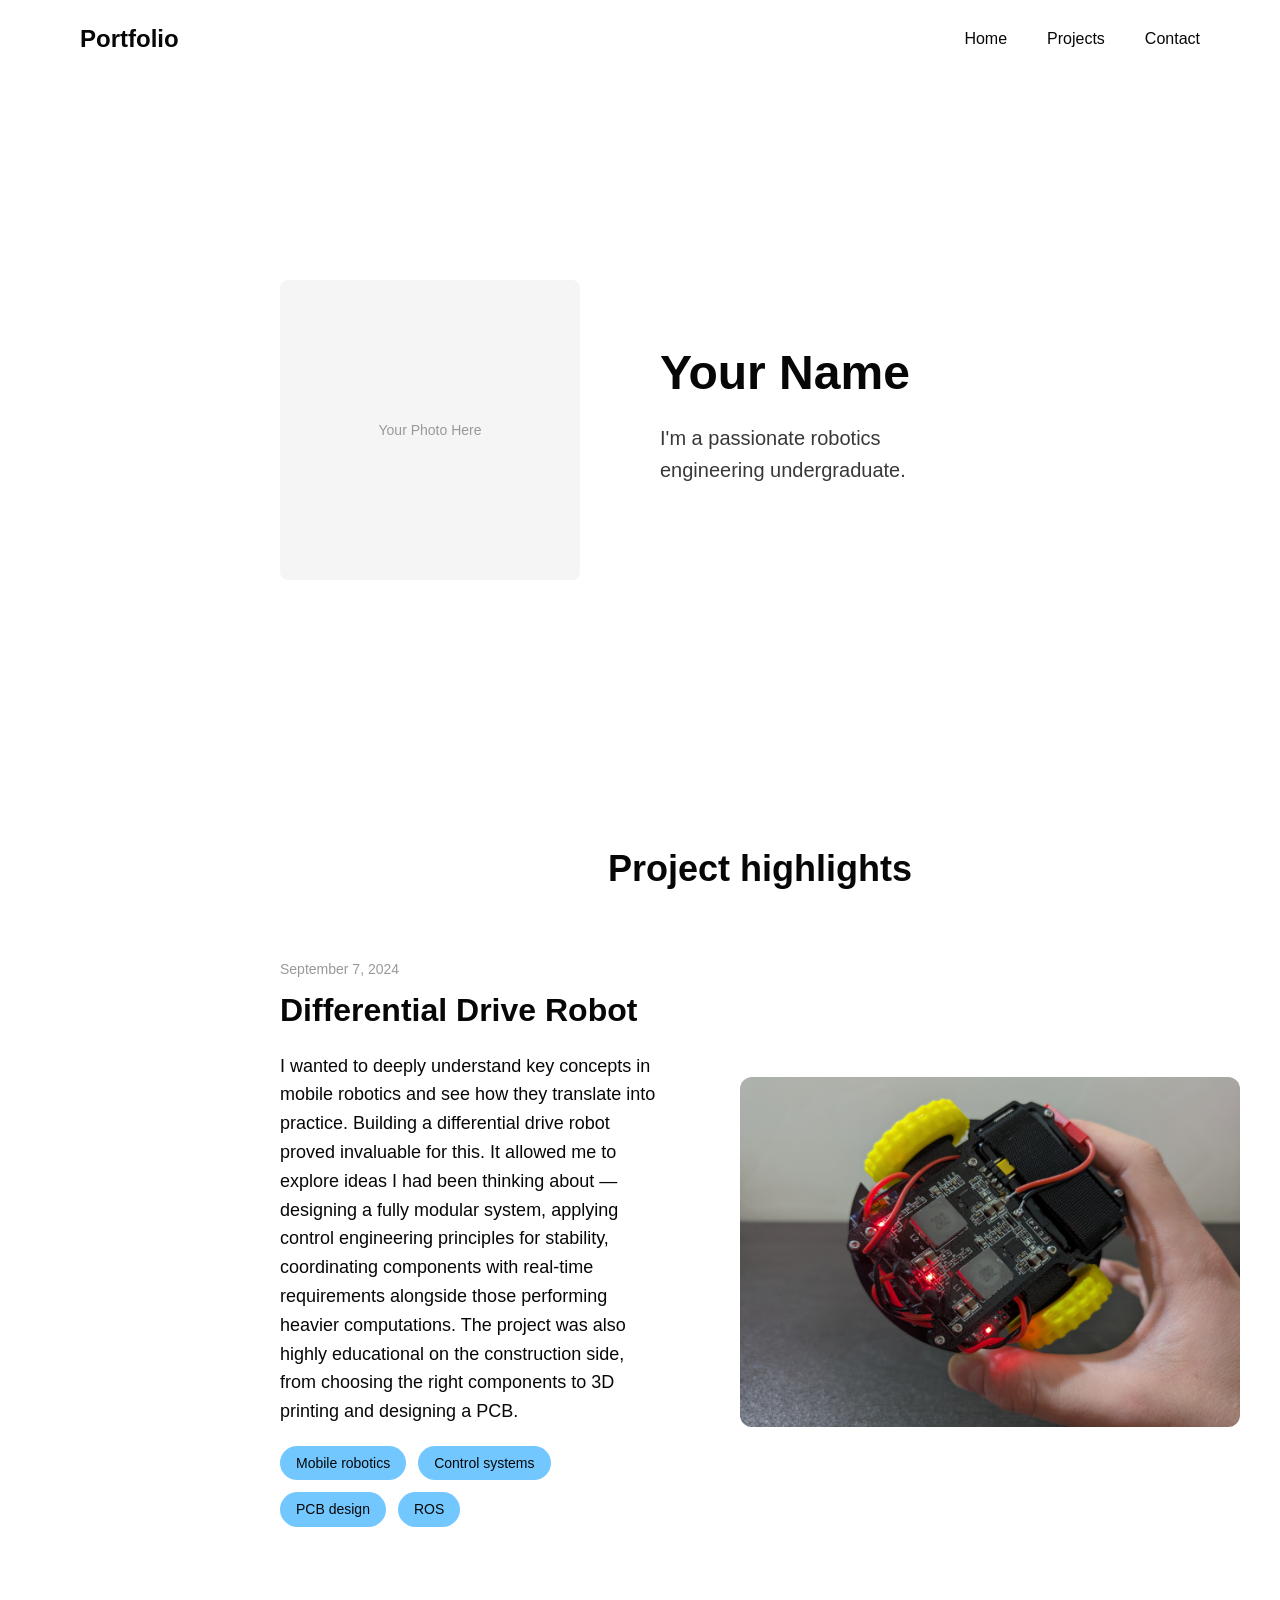
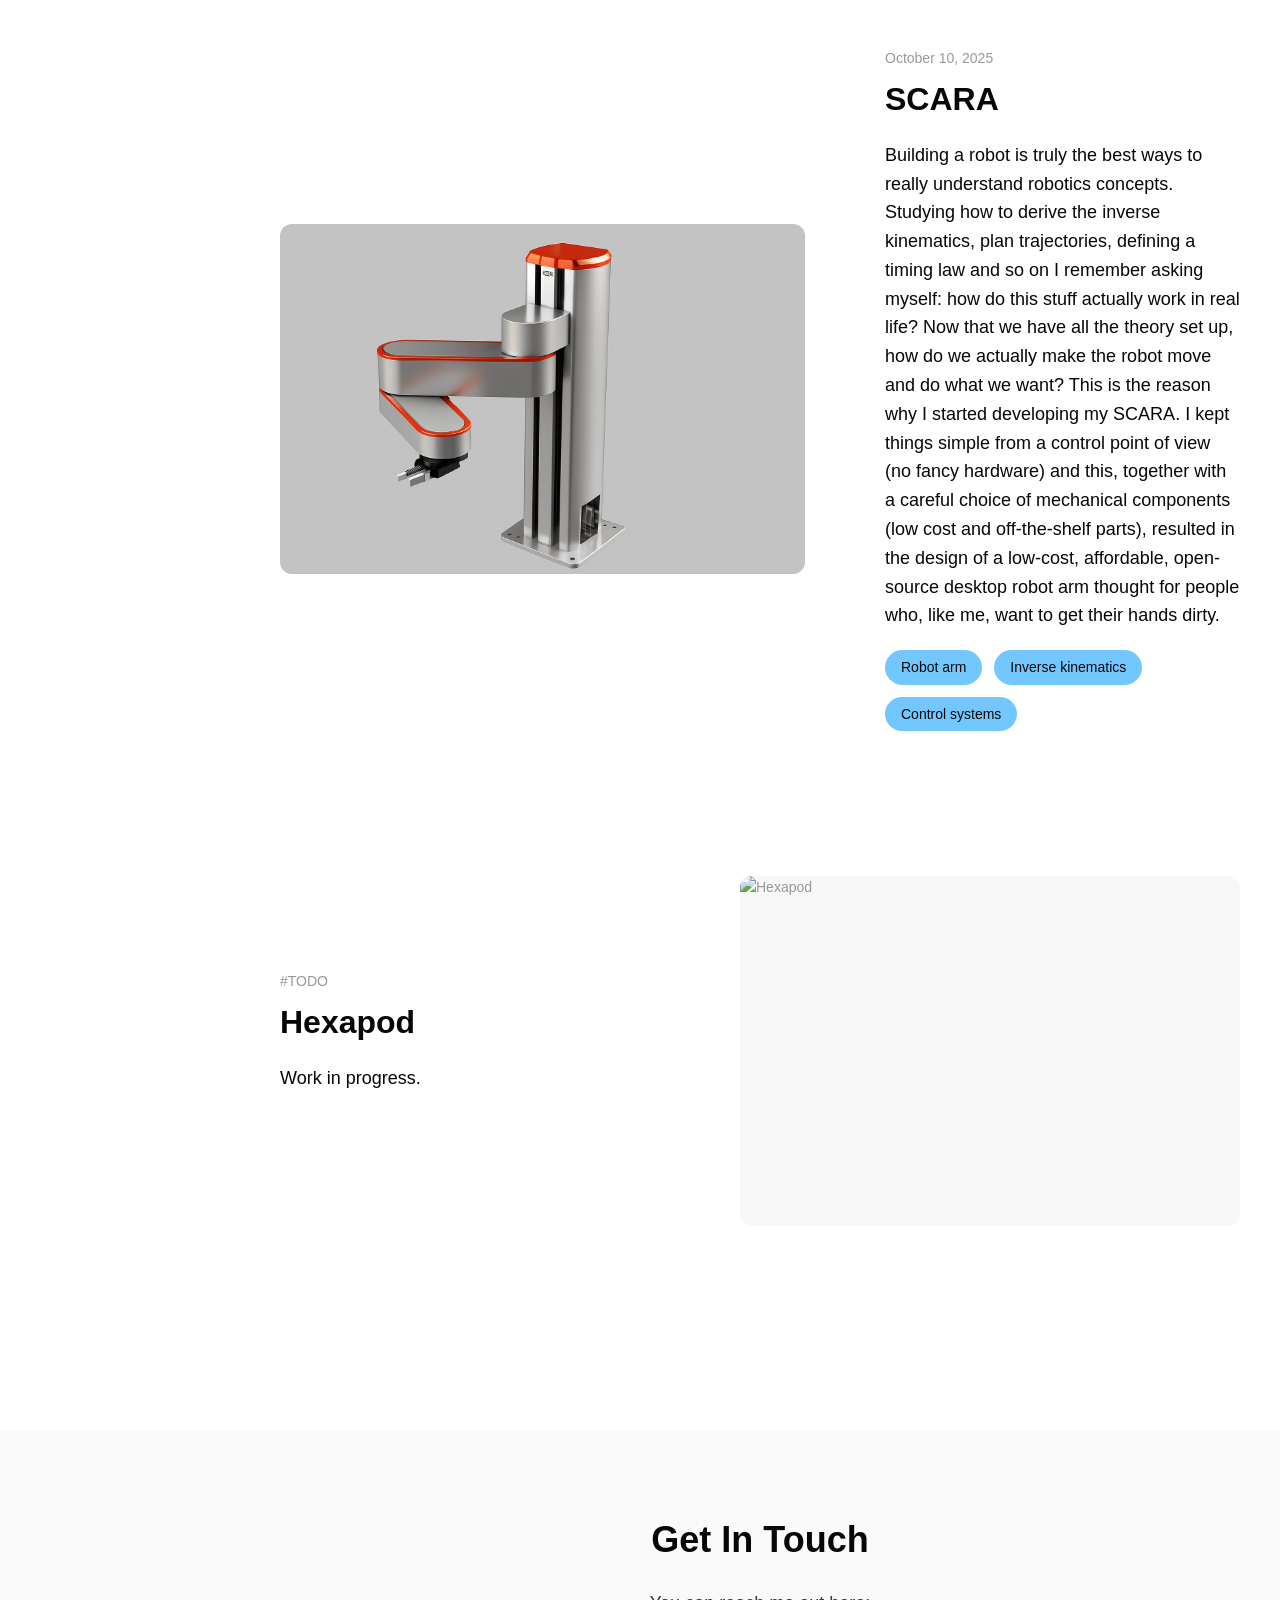
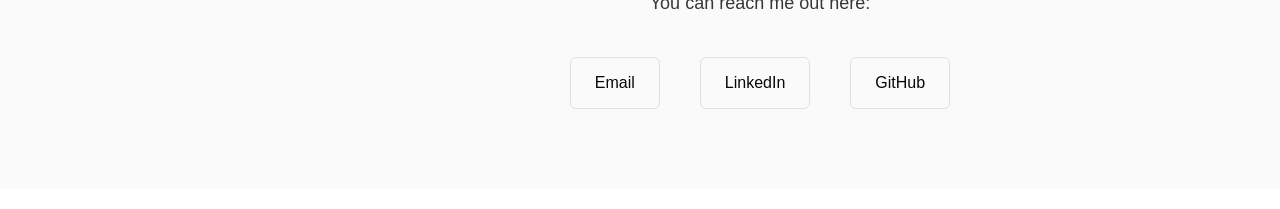
==== index.html @ 4adc3e87 "Updated differential drive project" ====
<!DOCTYPE html>
<html lang="en">

<head>
    <meta charset="UTF-8">
    <meta name="viewport" content="width=device-width, initial-scale=1.0">
    <title>My Portfolio</title>
    <link rel="stylesheet" href="assets/css/style.css">
</head>

<body>

    <!-- Navigation -->
    <nav>
        <div class="nav-container">
            <a href="#" class="logo">Portfolio</a>
            <ul class="nav-links">
                <li><a href="index.html" class="active">Home</a></li>
                <li><a href="projects.html">Projects</a></li>
                <li><a href="contact.html">Contact</a></li>
            </ul>
        </div>
    </nav>

    <!-- Main Content -->
    <main>
        <!-- Hero Section -->
        <section class="hero">
            <div class="container">
                <div class="hero">
                    <div class="hero-image">
                        Your Photo Here
                    </div>
                    <div class="hero-content">
                        <h1>Your Name</h1>
                        <p>I'm a passionate robotics engineering undergraduate.</p>
                        <!-- <p class="subtitle">Building the future, one precise movement at a time.</p> -->
                    </div>
                </div>
            </div>
        </section>

        <!-- Projects Section -->
        <section id="projects" class="projects">
            <div class="container">
                <h2 class="section-title">Project highlights</h2>

                <!-- Project 1 -->
                <a href="projects/differential_drive/index.html" class="project-card">
                    <img src="projects/differential_drive/images/preview.jpg" alt="Differential drive robot"
                        class="project-image">
                    <div class="project-content">
                        <div class="project-date">September 7, 2024</div>
                        <h3 class="project-title">Differential Drive Robot</h3>
                        <p class="project-description">
                            I wanted to deeply understand key concepts in mobile robotics and see how they translate
                            into practice. Building a differential drive robot proved invaluable for this. It allowed me
                            to explore ideas I had been thinking about — designing a fully modular system, applying control
                            engineering principles for stability, coordinating components with real-time requirements
                            alongside those performing heavier computations. The project was also highly educational on the
                            construction side, from choosing the right components to 3D printing and designing a PCB.
                        </p>
                        <div class="project-tags">
                            <span class="tag">Mobile robotics</span>
                            <span class="tag">Control systems</span>
                            <span class="tag">PCB design</span>
                            <span class="tag">ROS</span>
                        </div>
                        <!-- <div class="read-time">13 min read</div> -->
                    </div>
                </a>

                <!-- Project 2 -->
                <a class="project-card">
                    <img src="projects/scara/images/preview.jpg" alt="SCARA" class="project-image">
                    <div class="project-content">
                        <div class="project-date">October 10, 2025</div>
                        <h3 class="project-title">SCARA</h3>
                        <p class="project-description">
                            Building a robot is truly the best ways to really understand robotics concepts. Studying how to
                            derive the inverse kinematics, plan trajectories, defining a timing law and so on I remember
                            asking myself: how do this stuff actually work in real life? Now that we have all the theory
                            set up, how do we actually make the robot move and do what we want? This is the reason why I
                            started developing my SCARA. I kept things simple from a control point of view (no fancy
                            hardware) and this, together with a careful choice of mechanical components (low cost and
                            off-the-shelf parts), resulted in the design of a low-cost, affordable, open-source desktop
                            robot arm thought for people who, like me, want to get their hands dirty.
                        </p>
                        <div class="project-tags">
                            <span class="tag">Robot arm</span>
                            <span class="tag">Inverse kinematics</span>
                            <span class="tag">Control systems</span>
                        </div>
                        <!-- <div class="read-time">12 min read</div> -->
                    </div>
                </a>

                <!-- Project 3 -->
                <a class="project-card">
                    <img src="projects/hexapod/images/preview.jpg" alt="Hexapod" class="project-image">
                    <div class="project-content">
                        <div class="project-date">#TODO</div>
                        <h3 class="project-title">Hexapod</h3>
                        <p class="project-description">Work in progress.</p>
                        <div class="project-tags">

                        </div>
                        <!-- <div class="read-time">13 min read</div> -->
                    </div>
                </a>

            </div>
        </section>

        <!-- Contact Section -->
        <section id="contact" class="contact">
            <div class="container">
                <h2>Get In Touch</h2>
                <p>You can reach me out here:</p>
                <div class="contact-info">
                    <a href="mailto:danielgigliotti99.dg@gmail.com" class="contact-item">Email</a>
                    <a href="https://linkedin.com/in/daniel-gigliotti-989197195" class="contact-item">LinkedIn</a>
                    <a href="https://github.com/ggldnl" class="contact-item">GitHub</a>
                </div>
            </div>
        </section>
    </main>
    <script src="assets/js/scripts.js"></script>
</body>

</html>
---- assets/css/style.css ----
/* Reset and Base Styles */
* {
    margin: 0;
    padding: 0;
    box-sizing: border-box;
}

body {
    font-family: -apple-system, BlinkMacSystemFont, 'Segoe UI', 'Roboto', 'Helvetica Neue', Arial, sans-serif;
    line-height: 1.6;
    color: #070707;
    background-color: #ffffff;
}

/* Start hidden */
body * {
    opacity: 0;
    transform: translateY(10px);
    transition: opacity 0.5s ease, transform 0.5s ease;
}

/* When shown */
body.loaded * {
    opacity: 1;
    transform: translateY(0);
}

/* Navigation */
nav {
    position: fixed;
    top: 0;
    left: 0;
    right: 0;
    background-color: rgba(255, 255, 255, 0.95);
    backdrop-filter: blur(10px);
    padding: 20px 0;
    z-index: 1000;
}

.nav-container {
    max-width: 1200px;
    margin: 0 auto;
    padding: 0 40px;
    display: flex;
    justify-content: space-between;
    align-items: center;
}

.logo {
    font-size: 24px;
    font-weight: 600;
    color: #070707;
    text-decoration: none;
}

.nav-links {
    display: flex;
    list-style: none;
    gap: 40px;
}

.nav-links a {
    color: #070707;
    text-decoration: none;
    font-weight: 400;
    font-size: 16px;
    transition: opacity 0.3s ease;
}

.nav-links a:hover {
    opacity: 0.6;
}

/* Main Content */
main {
    margin-top: 100px;
}

.container {
    max-width: 1200px;
    margin: 0 auto;
    padding: 0 40px;
    margin-left: 240px;
    /* equal to .toc width + padding */
}

/* Container override for article pages */
.article-page .container {
    max-width: 800px;
}

/* Hero Section */
.hero {
    padding: 80px 0;
    display: flex;
    align-items: center;
    gap: 80px;
    min-height: 500px;
}

.hero-image {
    flex: 0 0 300px;
    height: 300px;
    background-color: #f5f5f5;
    border-radius: 8px;
    display: flex;
    align-items: center;
    justify-content: center;
    font-size: 14px;
    color: #999;
}

.hero-content {
    flex: 1;
}

.hero h1 {
    font-size: 48px;
    font-weight: 700;
    margin-bottom: 20px;
    line-height: 1.2;
}

.hero p {
    font-size: 20px;
    line-height: 1.6;
    opacity: 0.8;
    margin-bottom: 30px;
}

.hero .subtitle {
    font-size: 16px;
    opacity: 0.6;
}

/* Projects Section */
.projects {
    padding: 80px 0;
}

.section-title {
    font-size: 36px;
    font-weight: 600;
    margin-bottom: 60px;
    text-align: center;
}

.project-card {
    display: flex;
    align-items: center;
    gap: 80px;
    margin-bottom: 100px;
    min-height: 400px;
    text-decoration: none;
    color: inherit;
    transition: opacity 0.3s ease;
}

.project-card:nth-child(even) {
    flex-direction: row-reverse;
}

.project-image {
    flex: 0 0 500px;
    height: 350px;
    background-color: #f8f8f8;
    border-radius: 12px;
    display: flex;
    align-items: center;
    justify-content: center;
    font-size: 14px;
    color: #999;
}

.project-content {
    flex: 1;
}

.project-date {
    font-size: 14px;
    color: #999;
    margin-bottom: 10px;
}

.project-title {
    font-size: 32px;
    font-weight: 600;
    margin-bottom: 20px;
    line-height: 1.3;
}

.project-description {
    font-size: 18px;
    line-height: 1.6;
    margin-bottom: 20px;
    opacity: 0.8;
}

.project-tags {
    display: flex;
    flex-wrap: wrap;
    gap: 12px;
    margin-bottom: 20px;
}

.tag {
    /*
    background-color: #f0f0f0;
    */
    background-color: #72c7ff;
    color: #070707;
    padding: 6px 16px;
    border-radius: 20px;
    font-size: 14px;
    font-weight: 500;
}

.read-time {
    font-size: 14px;
    color: #999;
}

/* Page Header */
.page-header {
    text-align: center;
    margin-bottom: 80px;
}

.page-title {
    font-size: 48px;
    font-weight: 700;
    margin-bottom: 20px;
}

.page-description {
    font-size: 20px;
    opacity: 0.8;
    max-width: 600px;
    margin: 0 auto;
}

/* Two images side by side */
.media-row {
    display: flex;
    justify-content: center;  /* centers the pair */
    gap: 10px;                /* space between the two */
    flex-wrap: wrap;          /* stack on small screens */
    align-items: flex-start;  /* align top edges */
}

.media-row .media-container {
    flex: 0 0 auto;           /* no forced stretching */
    text-align: center;
}

/* Images: same height, natural width */
.media-row .article-image {
    height: 300px;            /* uniform height */
    width: auto;              /* width follows aspect ratio */
    max-width: 100%;
    border-radius: 8px;
    box-shadow: 0 4px 20px rgba(0, 0, 0, 0.1);
}

/* Project Header (for individual project pages) */
.project-header {
    padding: 60px 0 40px 0;
    text-align: center;
    border-bottom: 1px solid #e0e0e0;
    margin-bottom: 60px;
}

.project-header .project-date {
    margin-bottom: 20px;
}

.project-header .project-title {
    font-size: 48px;
    font-weight: 700;
    margin-bottom: 20px;
    line-height: 1.2;
}

.project-subtitle {
    font-size: 20px;
    opacity: 0.8;
    margin-bottom: 30px;
    line-height: 1.5;
}

.project-header .project-tags {
    justify-content: center;
    margin-bottom: 20px;
}

.project-header .tag {
    padding: 8px 16px;
}

/* Article Content */
.article-content {
    padding-bottom: 80px;
}

.article-content h2 {
    font-size: 32px;
    font-weight: 600;
    margin: 60px 0 20px 0;
    line-height: 1.3;
}

.article-content h3 {
    font-size: 24px;
    font-weight: 600;
    margin: 40px 0 16px 0;
    line-height: 1.4;
}

.article-content p {
    font-size: 18px;
    line-height: 1.7;
    margin-bottom: 24px;
    color: #070707;
}

.article-content ul,
.article-content ol {
    margin-bottom: 24px;
    padding-left: 24px;
}

.article-content li {
    font-size: 18px;
    line-height: 1.7;
    margin-bottom: 8px;
}

.article-content blockquote {
    border-left: 4px solid #e0e0e0;
    margin: 30px 0;
    padding: 20px 30px;
    background-color: #fafafa;
    font-style: italic;
    font-size: 18px;
}

/* Media Elements */
.media-container {
    margin: 40px 0;
    text-align: center;
}

.article-image {
    max-width: 60%;
    height: auto;
    border-radius: 8px;
    box-shadow: 0 4px 20px rgba(0, 0, 0, 0.1);
}

.image-caption {
    font-size: 14px;
    color: #666;
    margin-top: 12px;
    font-style: italic;
}

/* YouTube Video Container */
.video-container {
    position: relative;
    width: 100%;
    max-width: 800px;
    margin: 40px auto;
    aspect-ratio: 16 / 9;
    border-radius: 8px;
    overflow: hidden;
    box-shadow: 0 4px 20px rgba(0, 0, 0, 0.1);
}

.video-container iframe {
    position: absolute;
    top: 0;
    left: 0;
    width: 100%;
    height: 100%;
    border: none;
}

/* Back Navigation */
.back-nav {
    padding: 40px 0 20px 0;
}

.back-link {
    color: #070707;
    text-decoration: none;
    font-size: 16px;
    font-weight: 500;
    display: inline-flex;
    align-items: center;
    gap: 8px;
    transition: opacity 0.3s ease;
}

.back-link:hover {
    opacity: 0.6;
}

.back-link::before {
    content: "←";
    font-size: 18px;
}

/* Contact Section */
.contact {
    padding: 80px 0;
    text-align: center;
    background-color: #fafafa;
}

.contact h2 {
    font-size: 36px;
    font-weight: 600;
    margin-bottom: 20px;
}

.contact p {
    font-size: 18px;
    opacity: 0.8;
    margin-bottom: 40px;
}

.contact-info {
    display: flex;
    justify-content: center;
    gap: 40px;
    flex-wrap: wrap;
}

.contact-item {
    font-size: 16px;
    color: #070707;
    text-decoration: none;
    padding: 12px 24px;
    border: 1px solid #e0e0e0;
    border-radius: 6px;
    transition: all 0.3s ease;
}

.contact-item:hover {
    background-color: #070707;
    color: #ffffff;
}

/* Responsive Design */
@media (max-width: 768px) {
    .nav-container {
        padding: 0 20px;
    }

    .container {
        padding: 0 20px;
    }

    .nav-links {
        gap: 20px;
    }

    /* Hero Section Mobile */
    .hero {
        flex-direction: column;
        text-align: center;
        gap: 40px;
        padding: 40px 0;
    }

    .hero-image {
        flex: none;
        width: 250px;
        height: 250px;
    }

    .hero h1 {
        font-size: 36px;
    }

    .hero p {
        font-size: 18px;
    }

    /* Projects Mobile */
    .project-card {
        flex-direction: column !important;
        gap: 40px;
        margin-bottom: 60px;
    }

    .project-image {
        flex: none;
        width: 100%;
        max-width: 400px;
    }

    .project-title {
        font-size: 24px;
    }

    .project-description {
        font-size: 16px;
    }

    /* Page Headers Mobile */
    .page-title {
        font-size: 36px;
    }

    .page-description {
        font-size: 18px;
    }

    /* Project Header Mobile */
    .project-header .project-title {
        font-size: 36px;
    }

    .project-subtitle {
        font-size: 18px;
    }

    .project-tags {
        justify-content: center;
    }

    /* Article Content Mobile */
    .article-content h2 {
        font-size: 28px;
    }

    .article-content h3 {
        font-size: 22px;
    }

    .article-content p,
    .article-content li {
        font-size: 16px;
    }
}

/* Table of Contents styles */
.toc {
    position: fixed;
    top: 20%;
    /* below nav */
    left: 0;
    width: 20%;
    height: 100%;
    padding: 50px;
    /* 
    background-color: #f5f5f5;
    border-right: 1px solid #ddd;
    */
    overflow-y: auto;
}

.toc h3 {
    margin-top: 0;
}

.toc ul {
    list-style: none;
    padding-left: 0;
}

.toc li {
    margin-bottom: 10px;
}

.toc a {
    text-decoration: none;
    color: #333;
}

.toc a:hover {
    text-decoration: underline;
}

.toc a.active {
    font-weight: bold;
    color: #000;
}

/* Link banner */
.link-banner {
    display: flex;
    align-items: center;
    justify-content: space-between;
    background: #fff;
    border: 1px solid #e0e0e0;
    border-radius: 12px;
    padding: 20px;
    text-decoration: none;
    color: inherit;
    box-shadow: 0 4px 12px rgba(0, 0, 0, 0.05);
    transition: transform 0.2s ease, box-shadow 0.2s ease;
    max-width: 700px;
    margin: 0 auto 30px;
    /* 30px is spacing below */
}

/*
.link-banner:hover {
    transform: translateY(-2px);
    box-shadow: 0 6px 20px rgba(0, 0, 0, 0.08);
}
*/

.banner-content {
    flex: 1;
    margin-right: 20px;
}

.banner-title {
    font-size: 18px;
    font-weight: 600;
    margin-bottom: 6px;
}

.banner-description {
    font-size: 14px;
    color: #555;
    margin-bottom: 10px;
}

.banner-meta {
    font-size: 13px;
    color: #888;
    display: flex;
    align-items: center;
    gap: 10px;
}

.banner-thumb {
    flex: 0 0 120px;
    height: 80px;
    border-radius: 8px;
    overflow: hidden;
    display: flex;
    align-items: center;
    justify-content: center;
    background: #f0f0f0;
}

.banner-thumb img {
    width: 100%;   /* or auto if you prefer */
    height: auto;
    border-radius: 8px;
    object-fit: cover;
}

/* Shared style for banners */
.article-note,
.article-warning {
    border-radius: 12px;
    padding: 16px 20px;
    margin: 24px 0;
    font-size: 16px;
    line-height: 1.6;
    display: flex;
    align-items: flex-start;
    gap: 10px;
}

/* Note banner */
.article-note {
    background-color: #72c7ff; /* same blue as .tag */
    color: #070707;
}

.article-note::before {
    content: "💡";
    font-size: 20px;
    flex-shrink: 0;
}

/* Warning banner */
.article-warning {
    background-color: #ffb3b3; /* pastel red */
    color: #070707;
}

.article-warning::before {
    content: "⚠️";
    font-size: 20px;
    flex-shrink: 0;
}
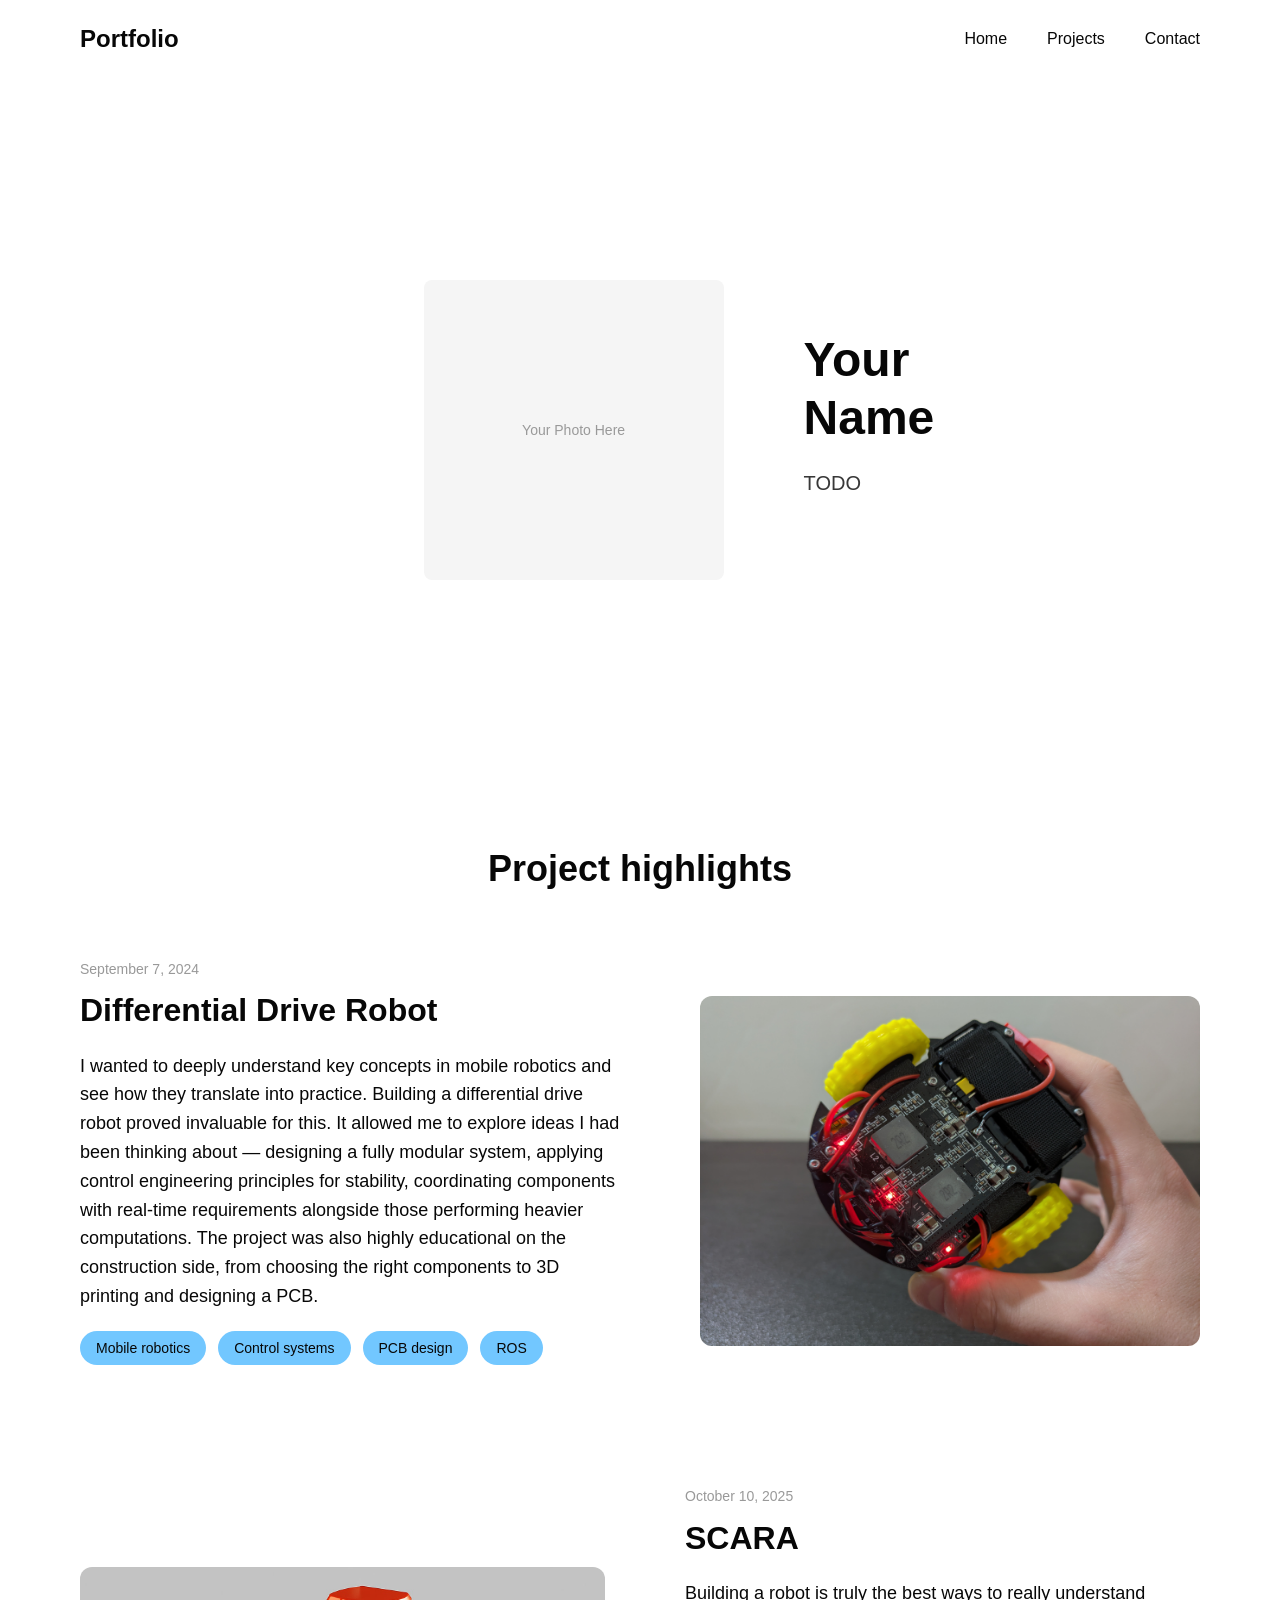
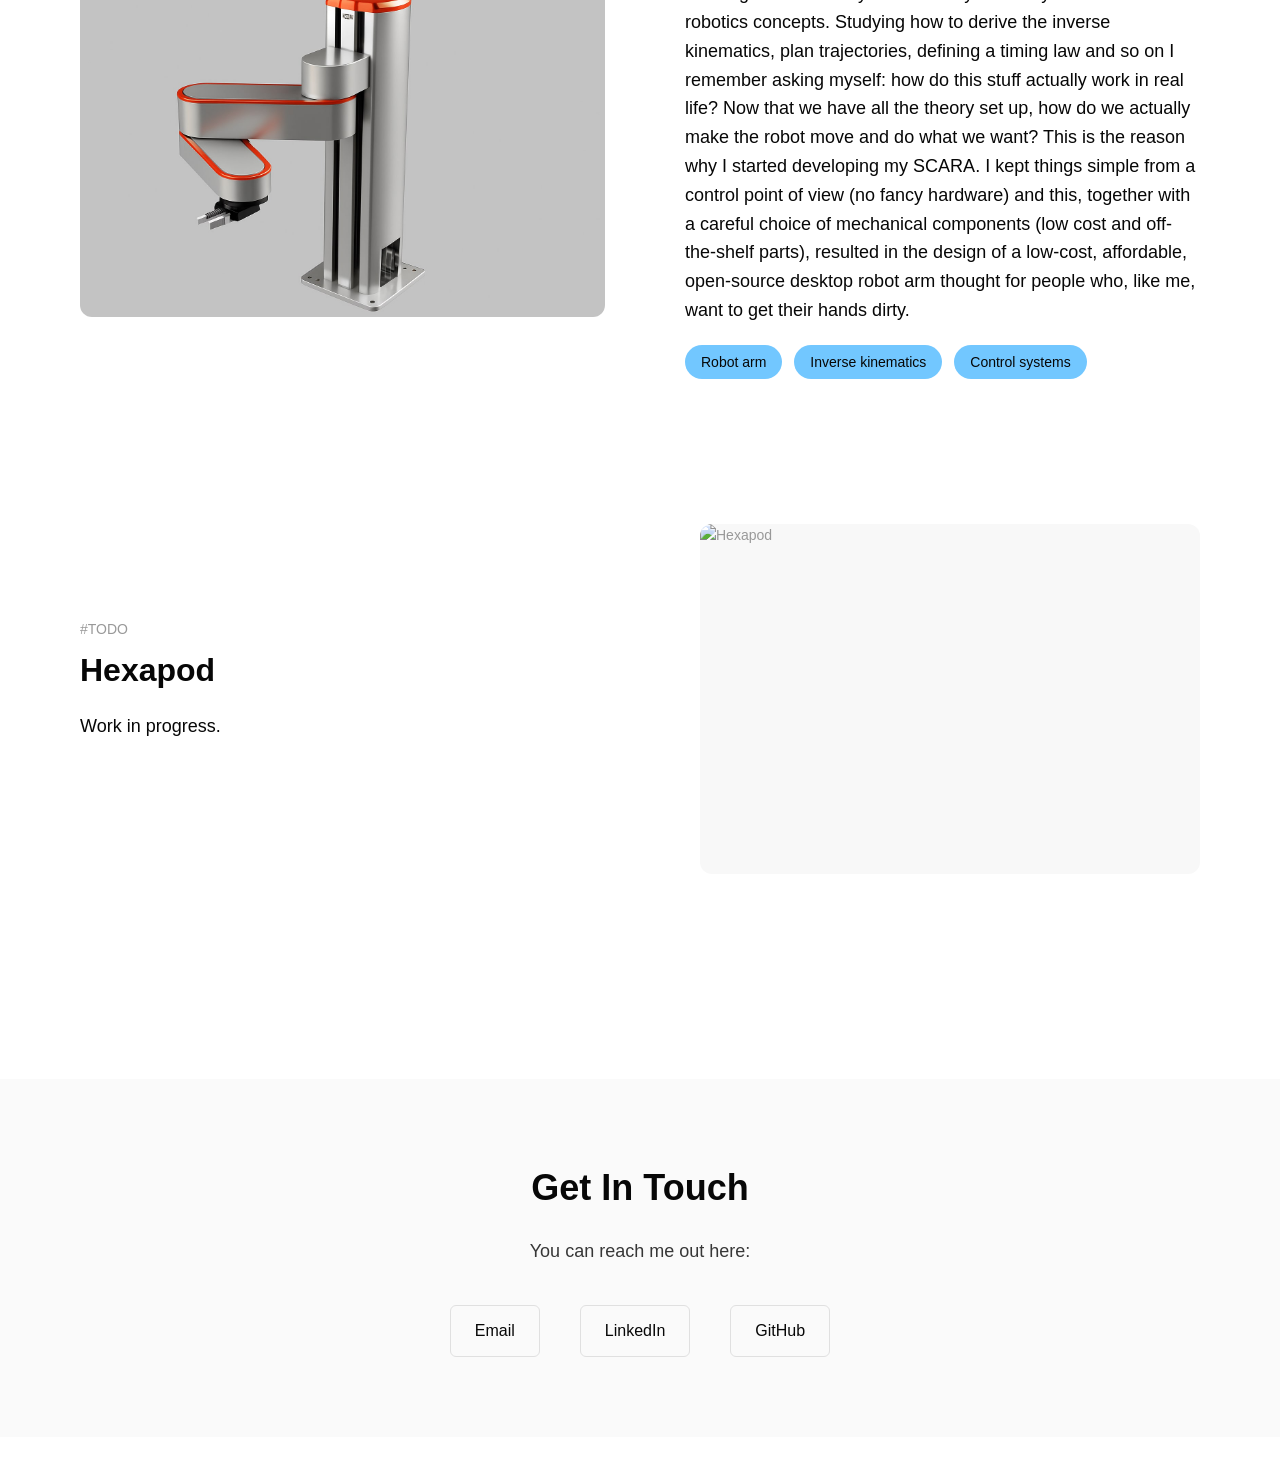
==== commit a7ef3d42: "Updates on DiffDrive project" ====
--- a/index.html
+++ b/index.html
@@ -33,7 +33,7 @@
                     </div>
                     <div class="hero-content">
                         <h1>Your Name</h1>
-                        <p>I'm a passionate robotics engineering undergraduate.</p>
+                        <p>TODO</p>
                         <!-- <p class="subtitle">Building the future, one precise movement at a time.</p> -->
                     </div>
                 </div>
--- a/assets/css/style.css
+++ b/assets/css/style.css
@@ -80,8 +80,6 @@
     max-width: 1200px;
     margin: 0 auto;
     padding: 0 40px;
-    margin-left: 240px;
-    /* equal to .toc width + padding */
 }
 
 /* Container override for article pages */
@@ -204,9 +202,6 @@
 }
 
 .tag {
-    /*
-    background-color: #f0f0f0;
-    */
     background-color: #72c7ff;
     color: #070707;
     padding: 6px 16px;
@@ -242,21 +237,20 @@
 /* Two images side by side */
 .media-row {
     display: flex;
-    justify-content: center;  /* centers the pair */
-    gap: 10px;                /* space between the two */
-    flex-wrap: wrap;          /* stack on small screens */
-    align-items: flex-start;  /* align top edges */
+    justify-content: center;
+    gap: 10px;
+    flex-wrap: wrap;
+    align-items: flex-start;
 }
 
 .media-row .media-container {
-    flex: 0 0 auto;           /* no forced stretching */
+    flex: 0 0 auto;
     text-align: center;
 }
 
-/* Images: same height, natural width */
 .media-row .article-image {
-    height: 300px;            /* uniform height */
-    width: auto;              /* width follows aspect ratio */
+    height: 300px;
+    width: auto;
     max-width: 100%;
     border-radius: 8px;
     box-shadow: 0 4px 20px rgba(0, 0, 0, 0.1);
@@ -452,7 +446,7 @@
 }
 
 /* Responsive Design */
-@media (max-width: 768px) {
+@media (max-width: 1000px) {
     .nav-container {
         padding: 0 20px;
     }
@@ -490,14 +484,21 @@
     /* Projects Mobile */
     .project-card {
         flex-direction: column !important;
-        gap: 40px;
+        gap: 20px;
         margin-bottom: 60px;
+        align-items: center;
+        text-align: center;
+    }
+
+    .project-card:nth-child(even) {
+        flex-direction: column !important;
     }
 
     .project-image {
         flex: none;
         width: 100%;
         max-width: 400px;
+        height: auto;
     }
 
     .project-title {
@@ -506,15 +507,6 @@
 
     .project-description {
         font-size: 16px;
-    }
-
-    /* Page Headers Mobile */
-    .page-title {
-        font-size: 36px;
-    }
-
-    .page-description {
-        font-size: 18px;
     }
 
     /* Project Header Mobile */
@@ -543,49 +535,6 @@
     .article-content li {
         font-size: 16px;
     }
-}
-
-/* Table of Contents styles */
-.toc {
-    position: fixed;
-    top: 20%;
-    /* below nav */
-    left: 0;
-    width: 20%;
-    height: 100%;
-    padding: 50px;
-    /* 
-    background-color: #f5f5f5;
-    border-right: 1px solid #ddd;
-    */
-    overflow-y: auto;
-}
-
-.toc h3 {
-    margin-top: 0;
-}
-
-.toc ul {
-    list-style: none;
-    padding-left: 0;
-}
-
-.toc li {
-    margin-bottom: 10px;
-}
-
-.toc a {
-    text-decoration: none;
-    color: #333;
-}
-
-.toc a:hover {
-    text-decoration: underline;
-}
-
-.toc a.active {
-    font-weight: bold;
-    color: #000;
 }
 
 /* Link banner */
@@ -603,15 +552,7 @@
     transition: transform 0.2s ease, box-shadow 0.2s ease;
     max-width: 700px;
     margin: 0 auto 30px;
-    /* 30px is spacing below */
-}
-
-/*
-.link-banner:hover {
-    transform: translateY(-2px);
-    box-shadow: 0 6px 20px rgba(0, 0, 0, 0.08);
-}
-*/
+}
 
 .banner-content {
     flex: 1;
@@ -646,12 +587,12 @@
     display: flex;
     align-items: center;
     justify-content: center;
-    background: #f0f0f0;
+    background: #f0f0f000;
 }
 
 .banner-thumb img {
-    width: 100%;   /* or auto if you prefer */
-    height: auto;
+    height: 100%;
+    width: auto;
     border-radius: 8px;
     object-fit: cover;
 }
@@ -671,7 +612,7 @@
 
 /* Note banner */
 .article-note {
-    background-color: #72c7ff; /* same blue as .tag */
+    background-color: #72c7ff;
     color: #070707;
 }
 
@@ -683,7 +624,7 @@
 
 /* Warning banner */
 .article-warning {
-    background-color: #ffb3b3; /* pastel red */
+    background-color: #ffb3b3;
     color: #070707;
 }
 
@@ -692,3 +633,77 @@
     font-size: 20px;
     flex-shrink: 0;
 }
+
+/* Code block container */
+.article-content pre {
+    background-color: #f4f4f4;
+    color: #070707;
+    padding: 20px;
+    border-radius: 12px;  /* match your site’s corner radius */
+    box-shadow: 0 4px 12px rgba(0, 0, 0, 0.05);
+    overflow-x: auto;
+    font-family: 'Courier New', Courier, monospace;
+    font-size: 15px;
+    line-height: 1.6;
+    margin: 24px 0;
+}
+
+/* Remove default extra spacing from code inside pre */
+.article-content pre code {
+    background: none;
+    color: inherit;
+    padding: 0;
+}
+
+/* Inline code */
+.article-content code {
+    background-color: #f4f4f4;
+    color: #d6336c;
+    padding: 2px 6px;
+    border-radius: 6px;
+    font-family: 'Courier New', Courier, monospace;
+    font-size: 0.95em;
+}
+
+/* Optional syntax highlighting */
+.token.keyword,
+.token.builtin,
+.token.selector {
+    color: #d6336c;
+}
+
+.token.function {
+    color: #0066cc;
+}
+
+.token.string {
+    color: #22863a;
+}
+
+.token.comment {
+    color: #6a737d;
+    font-style: italic;
+}
+
+.token.number {
+    color: #e36209;
+}
+
+/* Copy button */
+.copy-btn {
+    position: absolute;
+    top: 20px;
+    right: 20px;
+    background: transparent; /* transparent background */
+    border: none;             /* no border */
+    padding: 0;               /* no extra padding */
+    font-size: 20px;          /* emoji size */
+    cursor: pointer;
+    line-height: 1;
+    transition: transform 0.1s ease; /* optional hover effect */
+}
+
+.copy-btn:hover {
+    transform: scale(1.5); /* optional: make emoji slightly bigger on hover */
+    color: #22863a;        /* optional: change color on hover */
+}
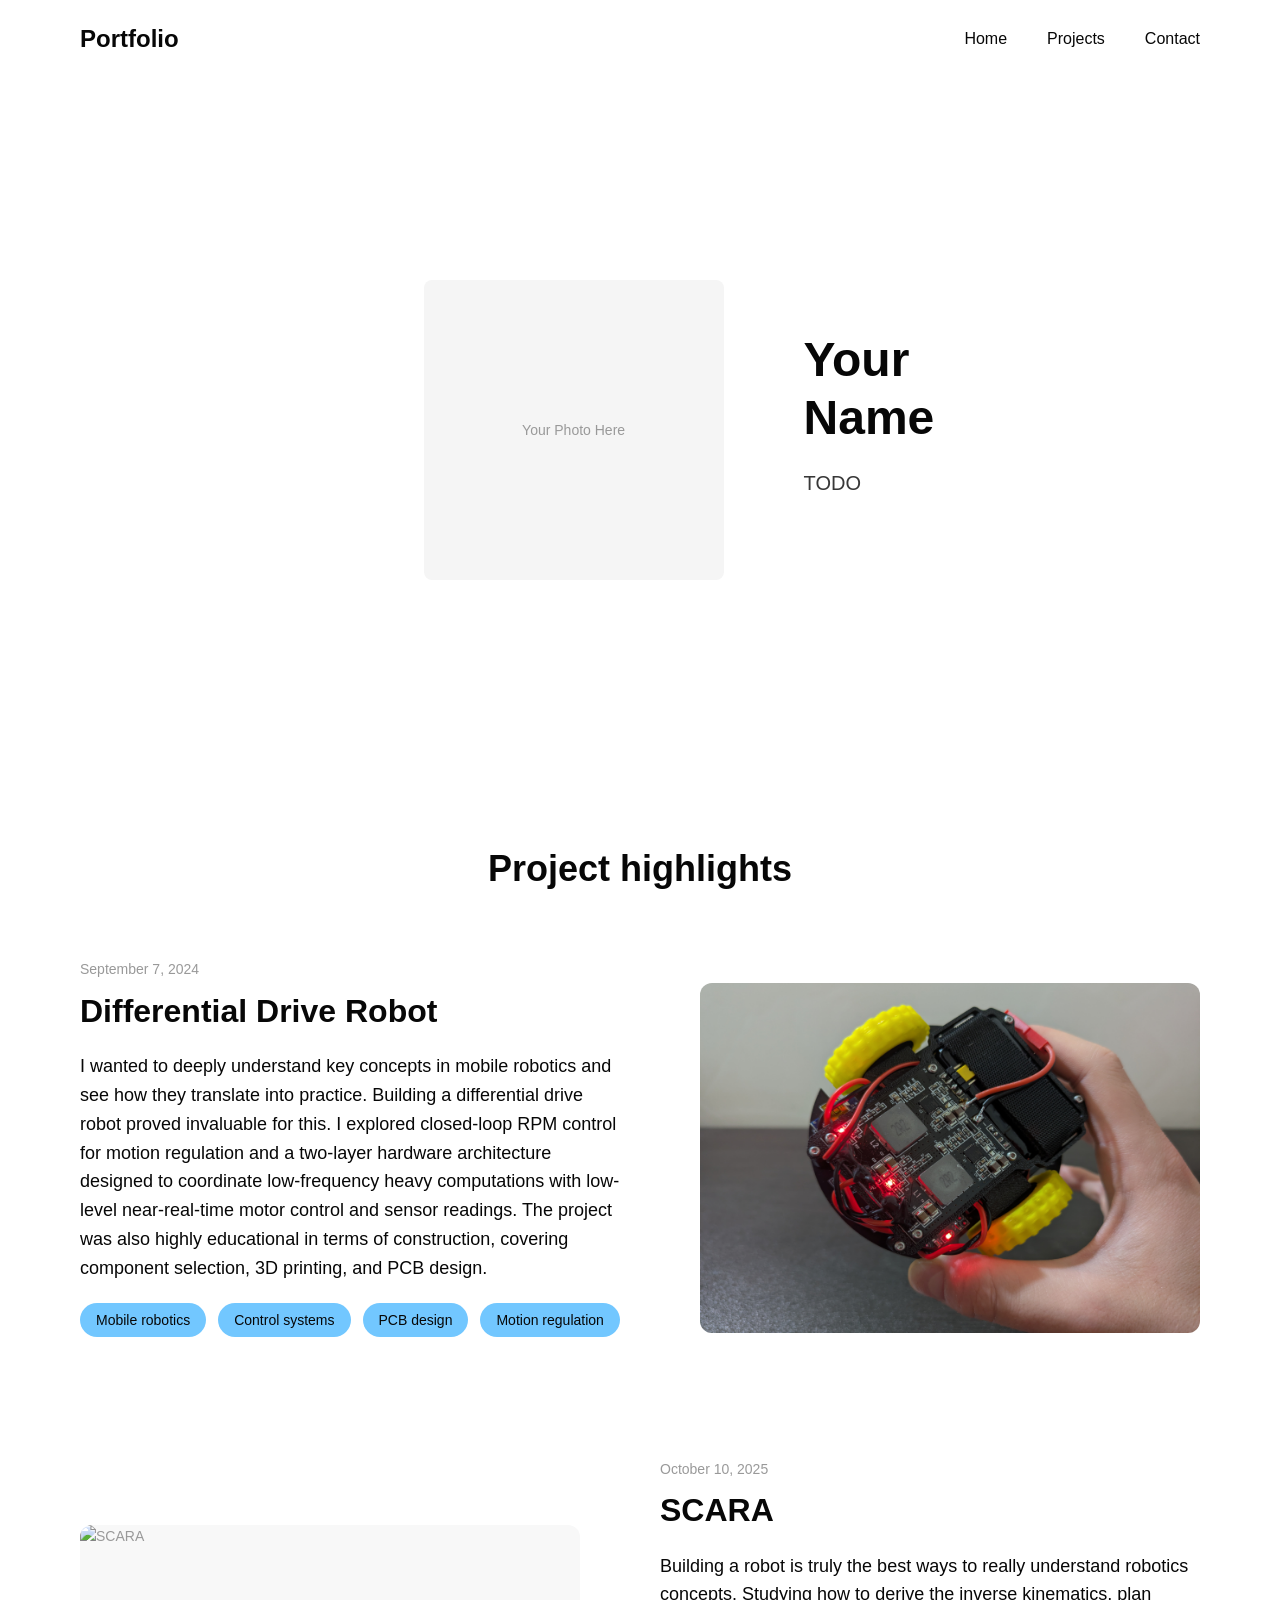
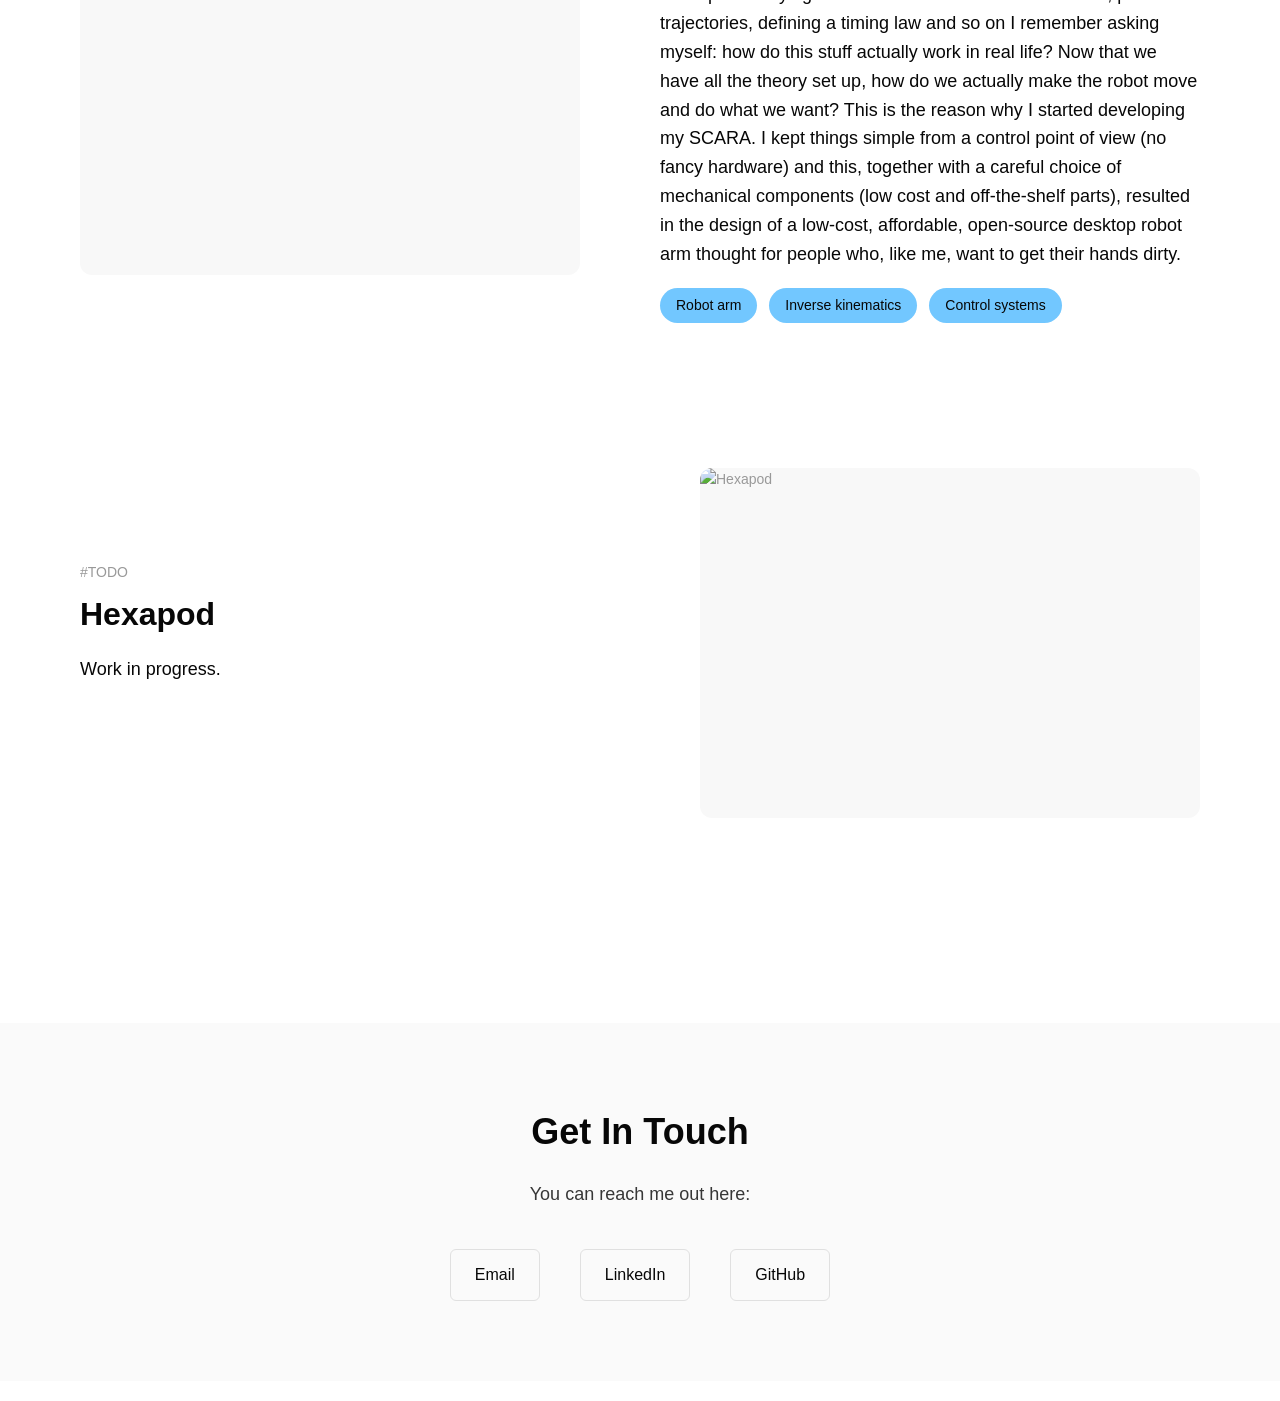
==== commit 198b6eca: "Completed Differential Drive (hopefully for good this time)" ====
--- a/index.html
+++ b/index.html
@@ -54,17 +54,18 @@
                         <h3 class="project-title">Differential Drive Robot</h3>
                         <p class="project-description">
                             I wanted to deeply understand key concepts in mobile robotics and see how they translate
-                            into practice. Building a differential drive robot proved invaluable for this. It allowed me
-                            to explore ideas I had been thinking about — designing a fully modular system, applying control
-                            engineering principles for stability, coordinating components with real-time requirements
-                            alongside those performing heavier computations. The project was also highly educational on the
-                            construction side, from choosing the right components to 3D printing and designing a PCB.
+                            into practice. Building a differential drive robot proved invaluable for this. 
+                            I explored closed-loop RPM control for motion regulation and a two-layer hardware 
+                            architecture designed to coordinate low-frequency heavy computations with low-level 
+                            near-real-time motor control and sensor readings.
+                            The project was also highly educational in terms of construction, 
+                            covering component selection, 3D printing, and PCB design.
                         </p>
                         <div class="project-tags">
                             <span class="tag">Mobile robotics</span>
                             <span class="tag">Control systems</span>
                             <span class="tag">PCB design</span>
-                            <span class="tag">ROS</span>
+                            <span class="tag">Motion regulation</span>
                         </div>
                         <!-- <div class="read-time">13 min read</div> -->
                     </div>
--- a/assets/css/style.css
+++ b/assets/css/style.css
@@ -349,6 +349,12 @@
     height: auto;
     border-radius: 8px;
     box-shadow: 0 4px 20px rgba(0, 0, 0, 0.1);
+    cursor: pointer;
+    transition: transform 0.3s ease;
+}
+
+.article-image:hover {
+    transform: scale(1.02);
 }
 
 .image-caption {
@@ -445,6 +451,57 @@
     color: #ffffff;
 }
 
+/* Zoom overlay styles */
+.zoom-overlay {
+    display: none;
+    position: fixed;
+    top: 0;
+    left: 0;
+    width: 100vw;
+    height: 100vh;
+    background-color: rgba(0, 0, 0, 0.9);
+    z-index: 9999;
+    cursor: pointer;
+    justify-content: center;
+    align-items: center;
+    opacity: 0;
+    transition: opacity 0.3s ease;
+}
+
+.zoom-overlay.active {
+    display: flex;
+    opacity: 1;
+}
+
+.zoom-image {
+    max-width: 90vw;
+    max-height: 90vh;
+    object-fit: contain;
+    border-radius: 8px;
+    box-shadow: 0 8px 32px rgba(0, 0, 0, 0.3);
+    transform: scale(0.8);
+    transition: transform 0.3s ease;
+}
+
+.zoom-overlay.active .zoom-image {
+    transform: scale(1);
+}
+
+.zoom-close {
+    position: absolute;
+    top: 20px;
+    right: 30px;
+    font-size: 40px;
+    color: white;
+    cursor: pointer;
+    z-index: 10000;
+    transition: opacity 0.3s ease;
+}
+
+.zoom-close:hover {
+    opacity: 0.7;
+}
+
 /* Responsive Design */
 @media (max-width: 1000px) {
     .nav-container {
@@ -534,6 +591,12 @@
     .article-content p,
     .article-content li {
         font-size: 16px;
+    }
+
+    .zoom-close {
+        font-size: 30px;
+        top: 10px;
+        right: 15px;
     }
 }
 
@@ -639,7 +702,7 @@
     background-color: #f4f4f4;
     color: #070707;
     padding: 20px;
-    border-radius: 12px;  /* match your site’s corner radius */
+    border-radius: 12px;
     box-shadow: 0 4px 12px rgba(0, 0, 0, 0.05);
     overflow-x: auto;
     font-family: 'Courier New', Courier, monospace;
@@ -707,3 +770,8 @@
     transform: scale(1.5); /* optional: make emoji slightly bigger on hover */
     color: #22863a;        /* optional: change color on hover */
 }
+
+/* Reduce bold text thickness */
+b, strong {
+    font-weight: 700;
+}
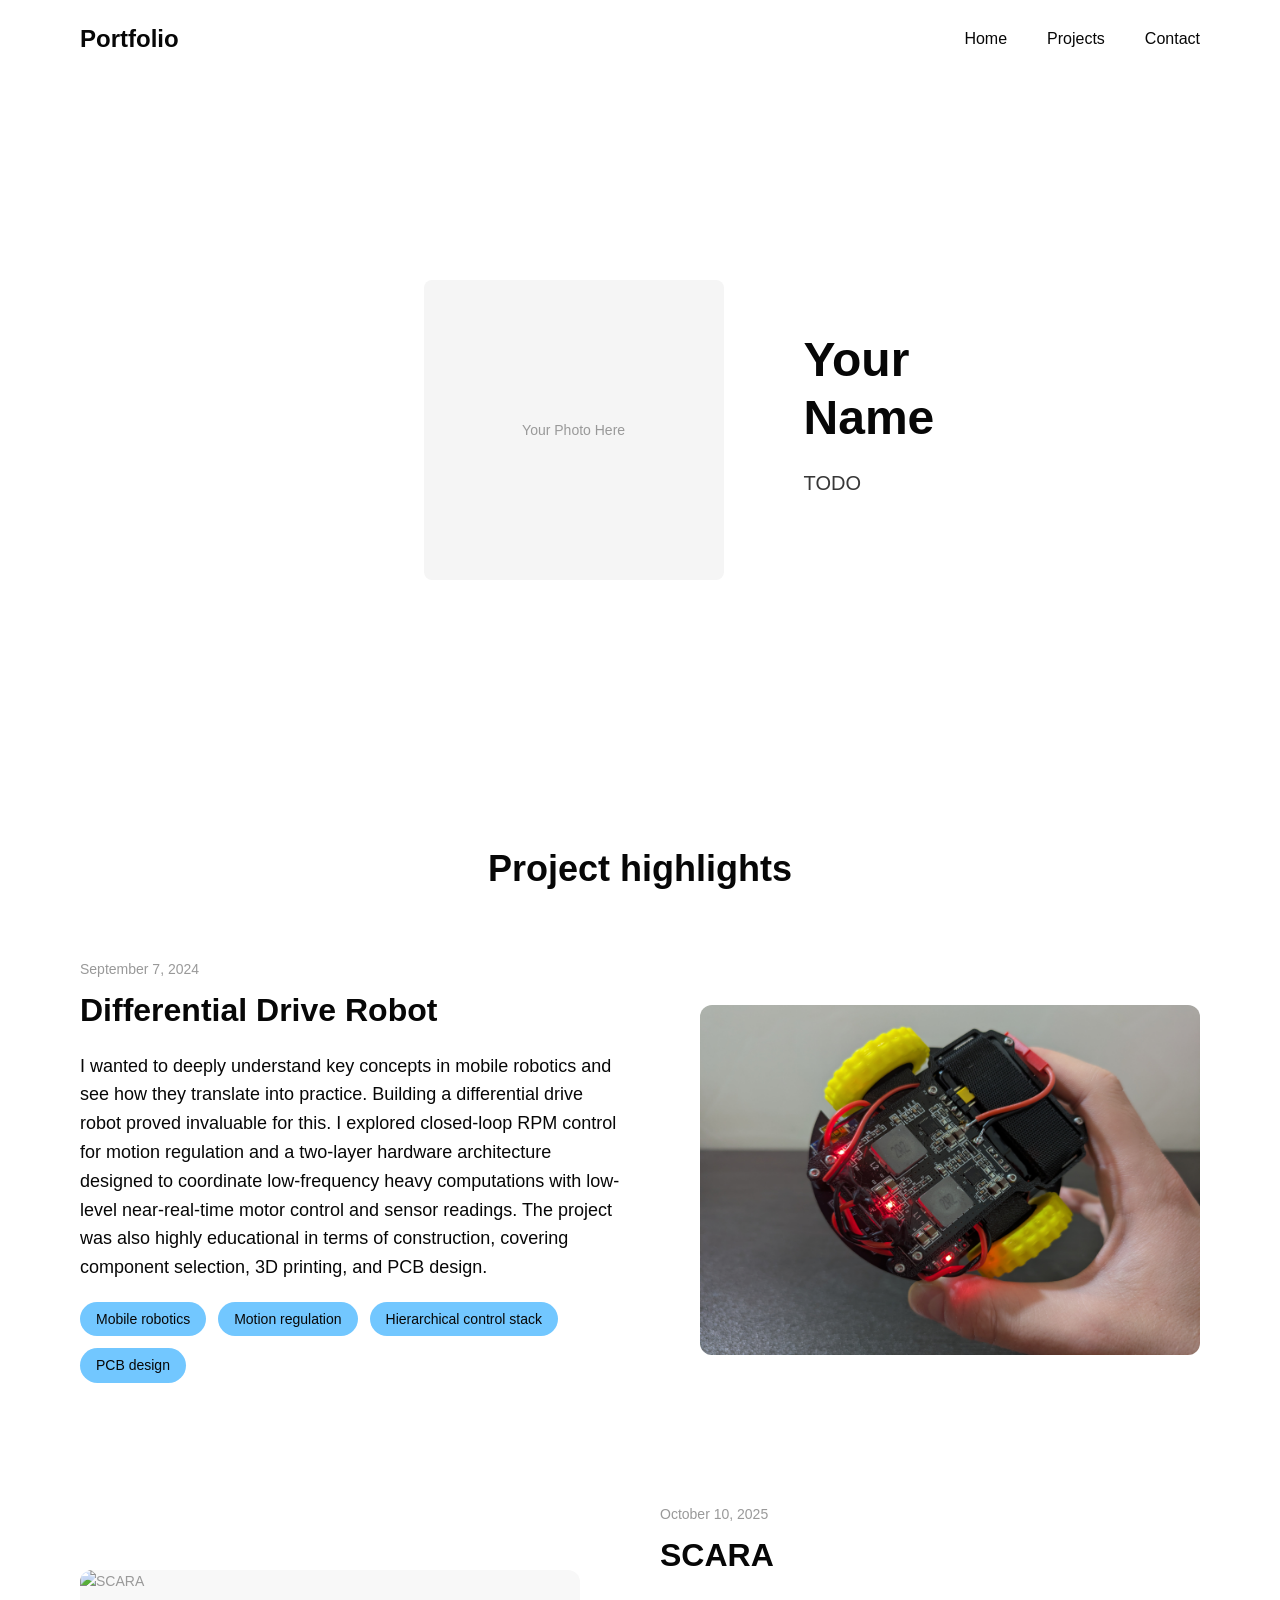
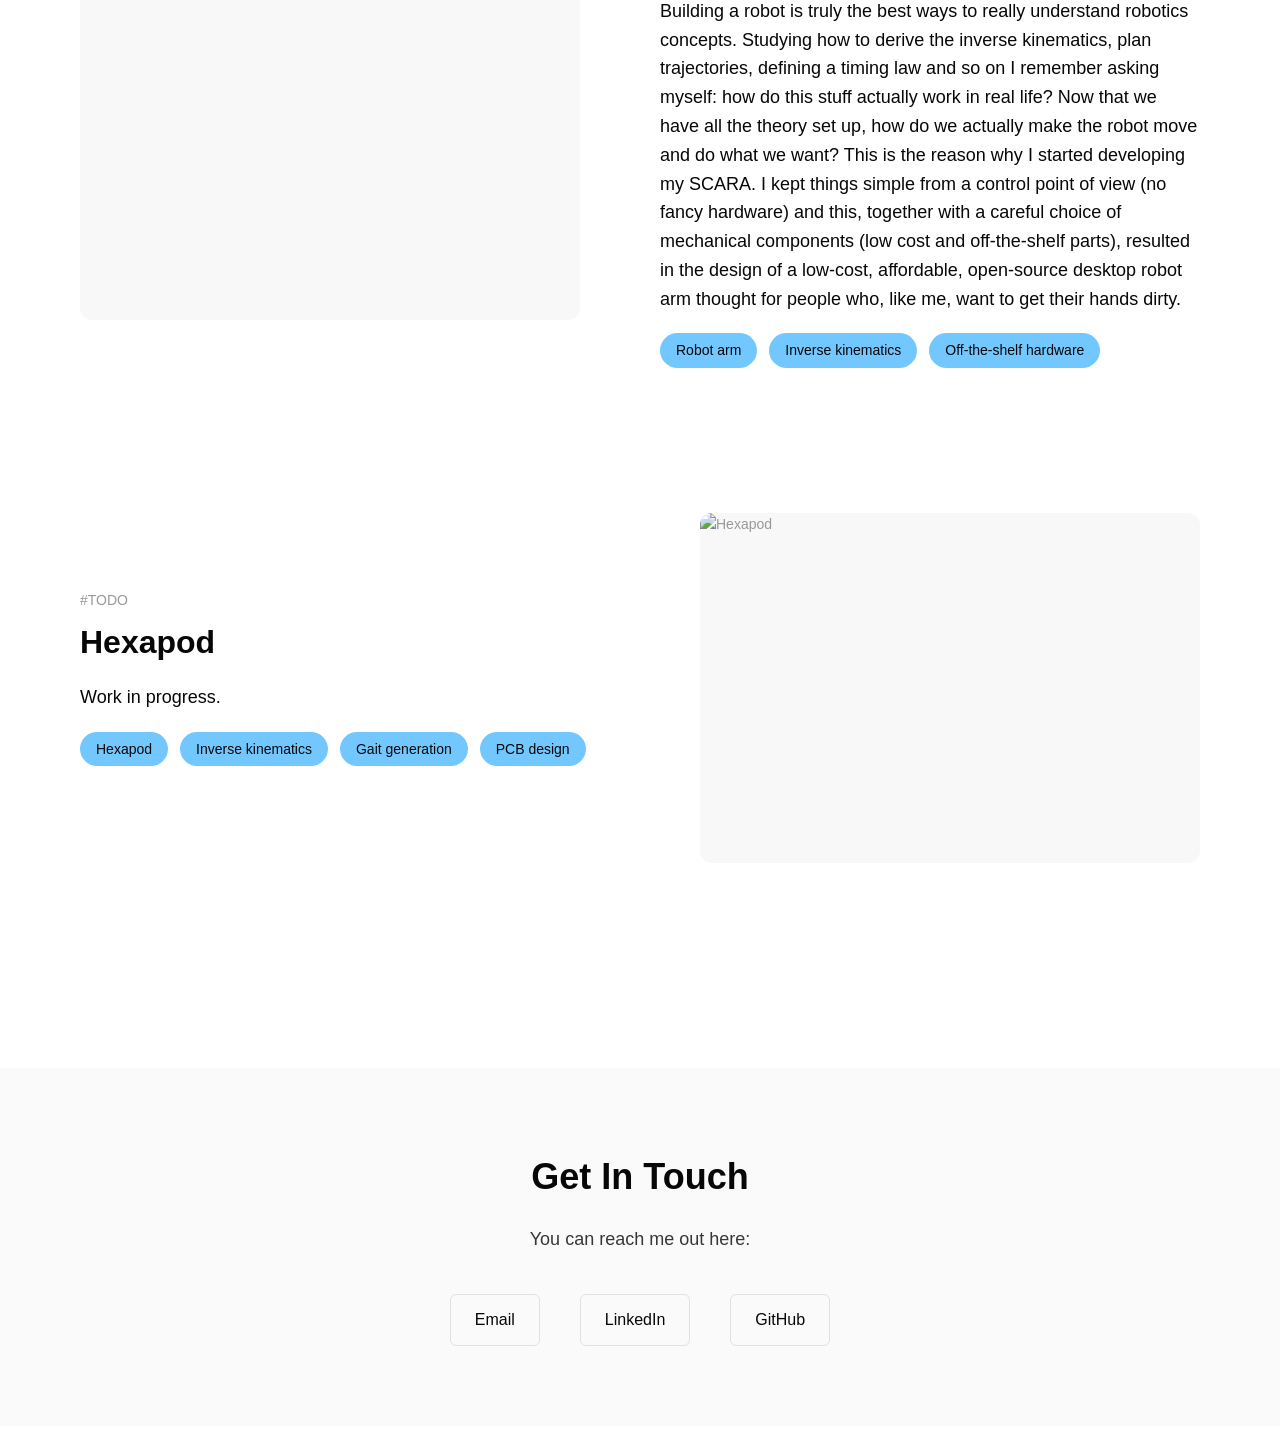
==== commit 30adbb1f: "Minor adjustments to global index, added hexapod visualizer source" ====
--- a/index.html
+++ b/index.html
@@ -63,9 +63,9 @@
                         </p>
                         <div class="project-tags">
                             <span class="tag">Mobile robotics</span>
-                            <span class="tag">Control systems</span>
+                            <span class="tag">Motion regulation</span>
+                            <span class="tag">Hierarchical control stack</span>
                             <span class="tag">PCB design</span>
-                            <span class="tag">Motion regulation</span>
                         </div>
                         <!-- <div class="read-time">13 min read</div> -->
                     </div>
@@ -90,7 +90,7 @@
                         <div class="project-tags">
                             <span class="tag">Robot arm</span>
                             <span class="tag">Inverse kinematics</span>
-                            <span class="tag">Control systems</span>
+                            <span class="tag">Off-the-shelf hardware</span>
                         </div>
                         <!-- <div class="read-time">12 min read</div> -->
                     </div>
@@ -104,7 +104,10 @@
                         <h3 class="project-title">Hexapod</h3>
                         <p class="project-description">Work in progress.</p>
                         <div class="project-tags">
-
+                            <span class="tag">Hexapod</span>
+                            <span class="tag">Inverse kinematics</span>
+                            <span class="tag">Gait generation</span>
+                            <span class="tag">PCB design</span>
                         </div>
                         <!-- <div class="read-time">13 min read</div> -->
                     </div>
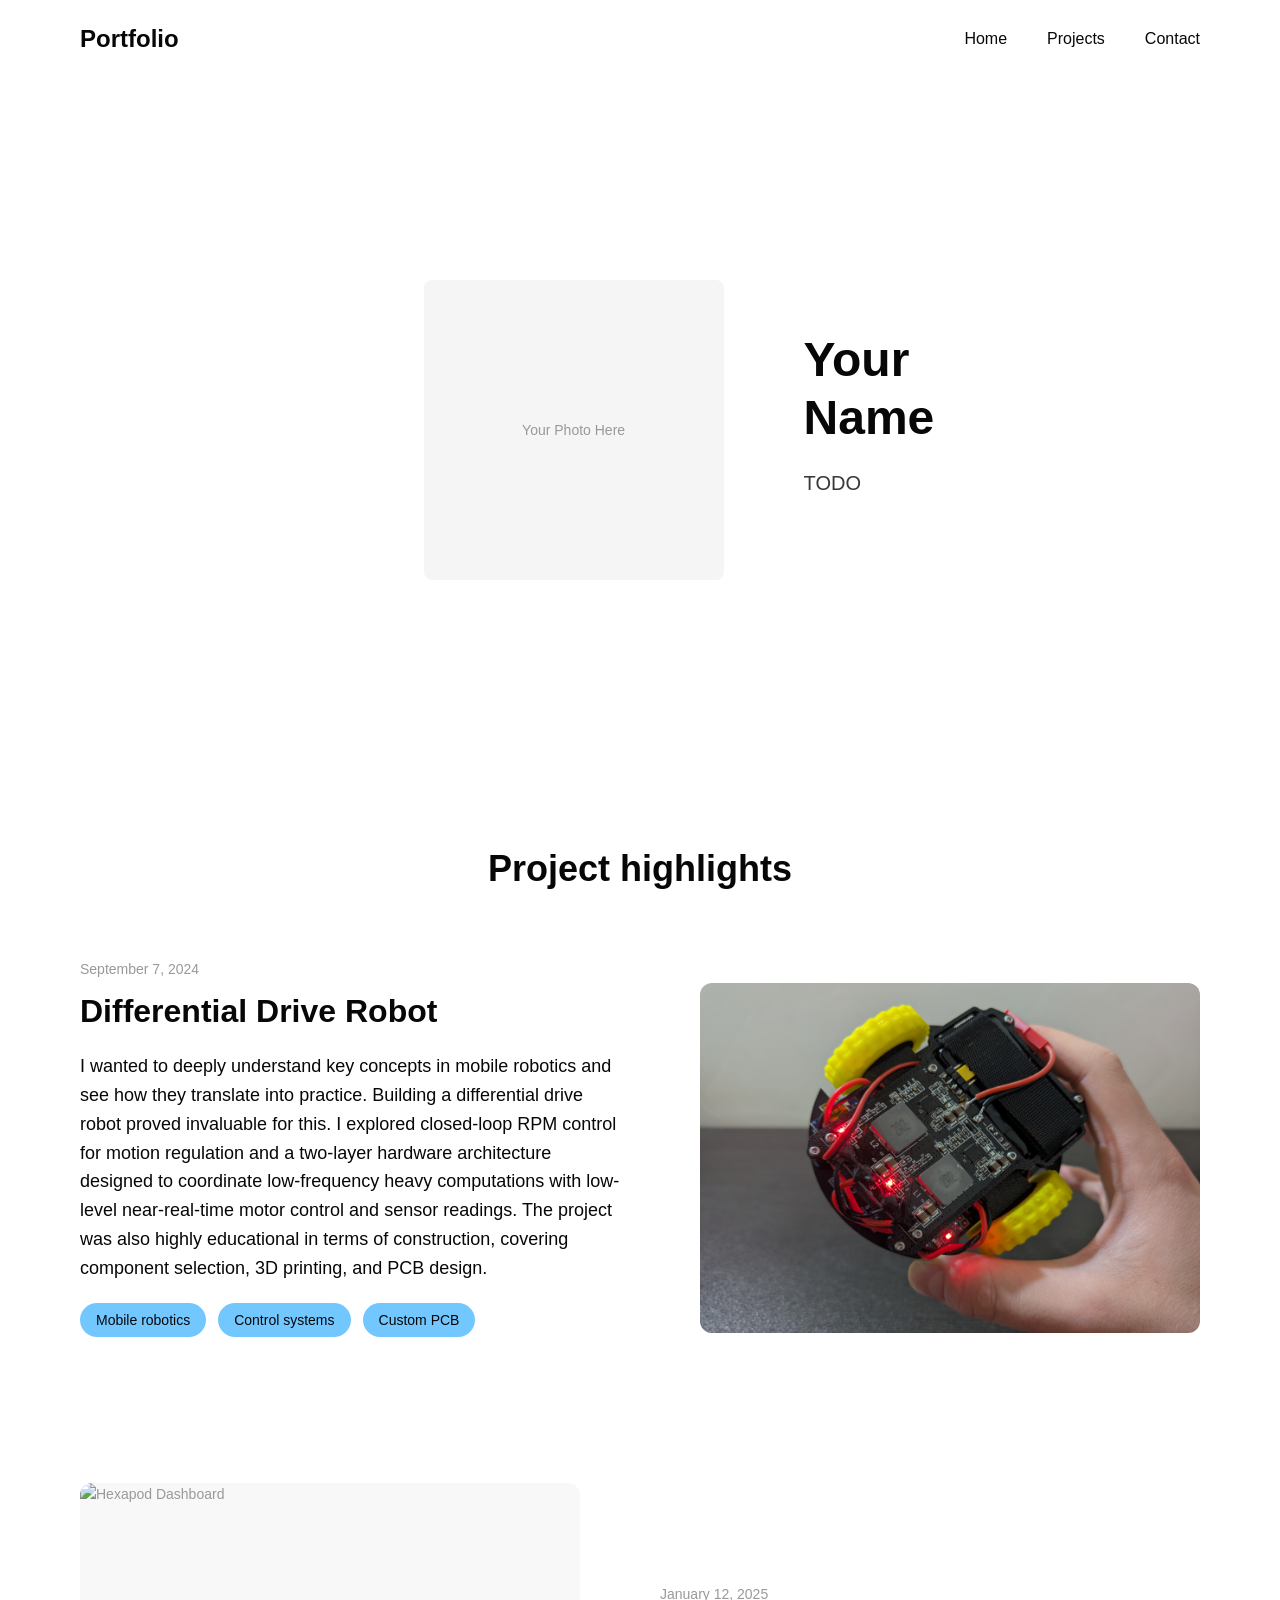
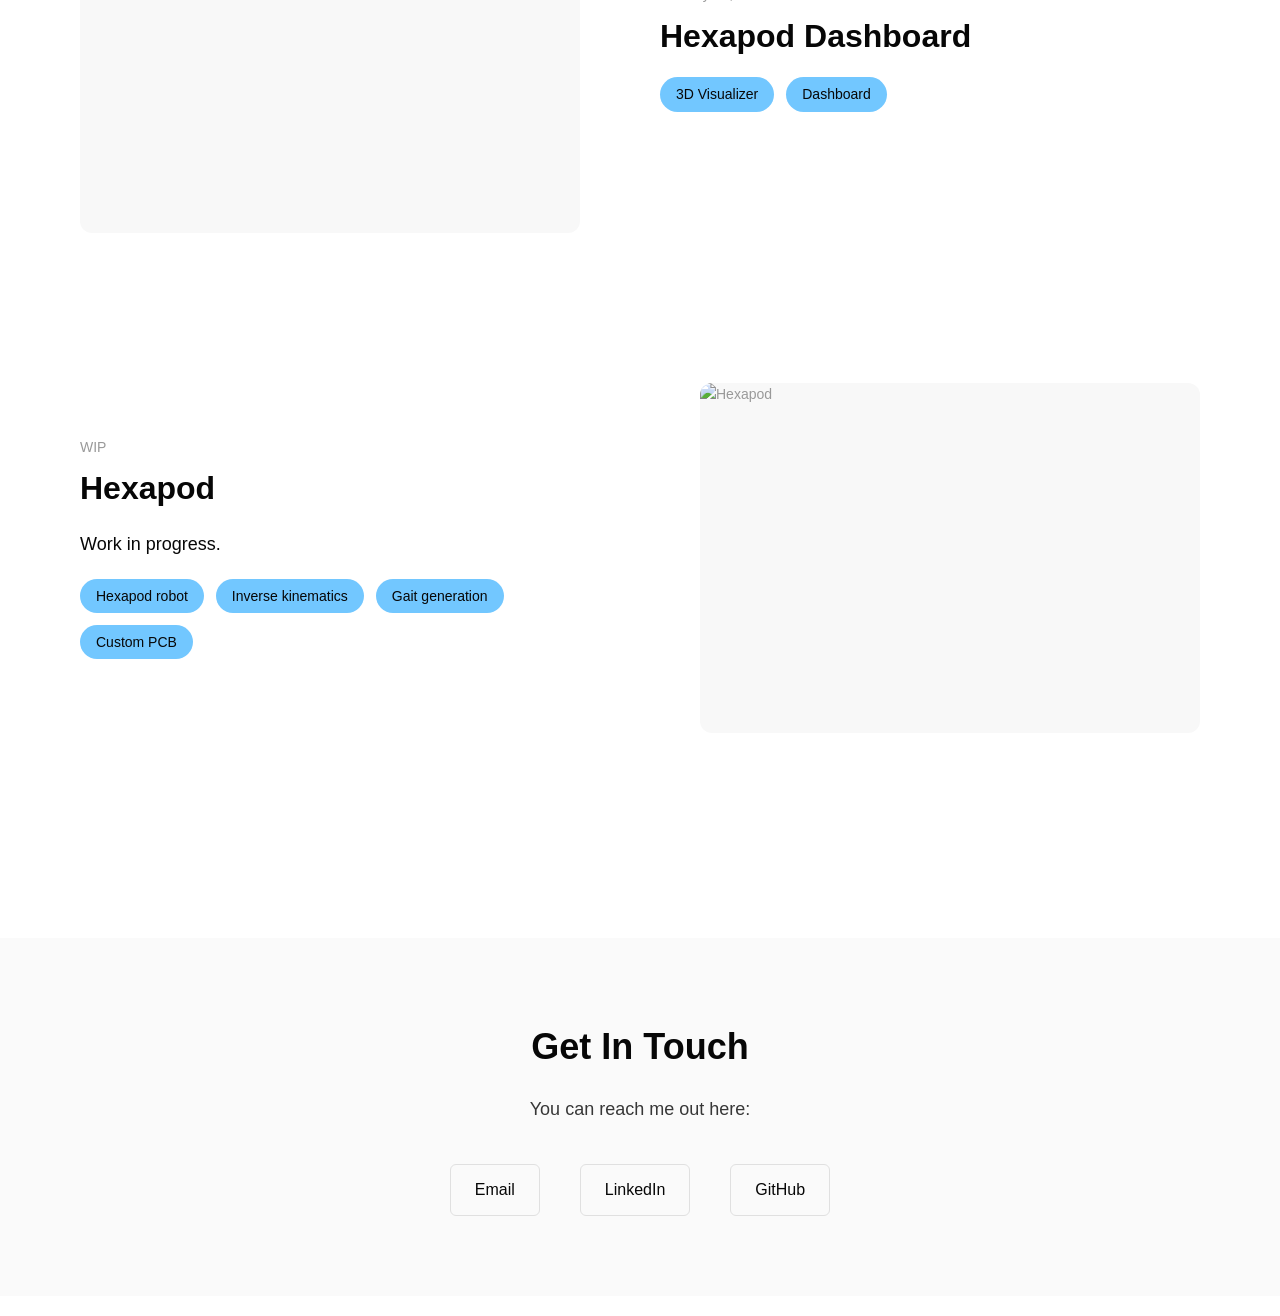
==== commit 90e90f41: "Other minor changes" ====
--- a/index.html
+++ b/index.html
@@ -63,51 +63,42 @@
                         </p>
                         <div class="project-tags">
                             <span class="tag">Mobile robotics</span>
-                            <span class="tag">Motion regulation</span>
-                            <span class="tag">Hierarchical control stack</span>
-                            <span class="tag">PCB design</span>
+                            <span class="tag">Control systems</span>
+                            <span class="tag">Custom PCB</span>
                         </div>
                         <!-- <div class="read-time">13 min read</div> -->
                     </div>
                 </a>
 
                 <!-- Project 2 -->
-                <a class="project-card">
-                    <img src="projects/scara/images/preview.jpg" alt="SCARA" class="project-image">
+                <a href="projects/hexapod_dashboard/index.html" class="project-card">
+                    <img src="projects/hexapod_dashboard/images/preview.jpg" alt="Hexapod Dashboard" class="project-image">
                     <div class="project-content">
-                        <div class="project-date">October 10, 2025</div>
-                        <h3 class="project-title">SCARA</h3>
+                        <div class="project-date">January 12, 2025</div>
+                        <h3 class="project-title">Hexapod Dashboard</h3>
                         <p class="project-description">
-                            Building a robot is truly the best ways to really understand robotics concepts. Studying how to
-                            derive the inverse kinematics, plan trajectories, defining a timing law and so on I remember
-                            asking myself: how do this stuff actually work in real life? Now that we have all the theory
-                            set up, how do we actually make the robot move and do what we want? This is the reason why I
-                            started developing my SCARA. I kept things simple from a control point of view (no fancy
-                            hardware) and this, together with a careful choice of mechanical components (low cost and
-                            off-the-shelf parts), resulted in the design of a low-cost, affordable, open-source desktop
-                            robot arm thought for people who, like me, want to get their hands dirty.
+                            
                         </p>
                         <div class="project-tags">
-                            <span class="tag">Robot arm</span>
-                            <span class="tag">Inverse kinematics</span>
-                            <span class="tag">Off-the-shelf hardware</span>
+                            <span class="tag">3D Visualizer</span>
+                            <span class="tag">Dashboard</span>
                         </div>
                         <!-- <div class="read-time">12 min read</div> -->
                     </div>
                 </a>
 
                 <!-- Project 3 -->
-                <a class="project-card">
+                <a href="projects/hexapod/index.html" class="project-card">
                     <img src="projects/hexapod/images/preview.jpg" alt="Hexapod" class="project-image">
                     <div class="project-content">
-                        <div class="project-date">#TODO</div>
+                        <div class="project-date">WIP</div>
                         <h3 class="project-title">Hexapod</h3>
                         <p class="project-description">Work in progress.</p>
                         <div class="project-tags">
-                            <span class="tag">Hexapod</span>
+                            <span class="tag">Hexapod robot</span>
                             <span class="tag">Inverse kinematics</span>
                             <span class="tag">Gait generation</span>
-                            <span class="tag">PCB design</span>
+                            <span class="tag">Custom PCB</span>
                         </div>
                         <!-- <div class="read-time">13 min read</div> -->
                     </div>
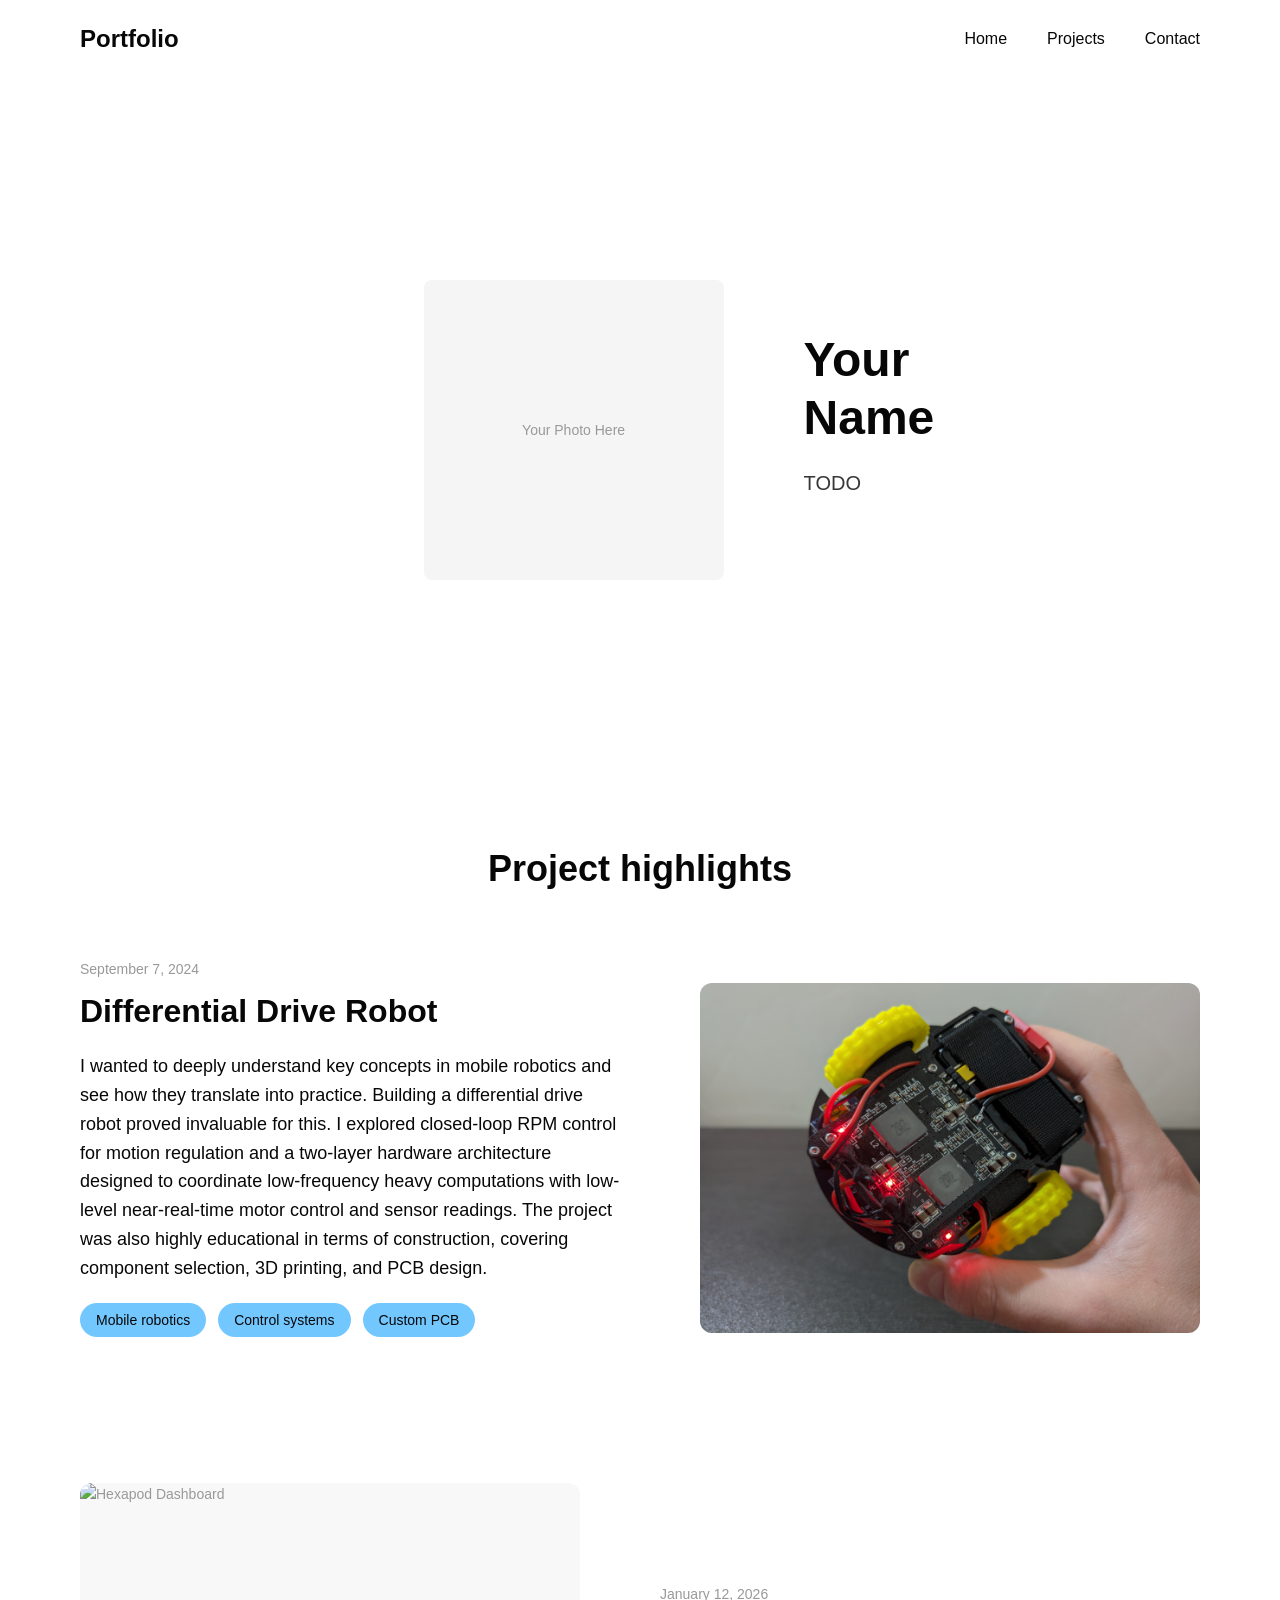
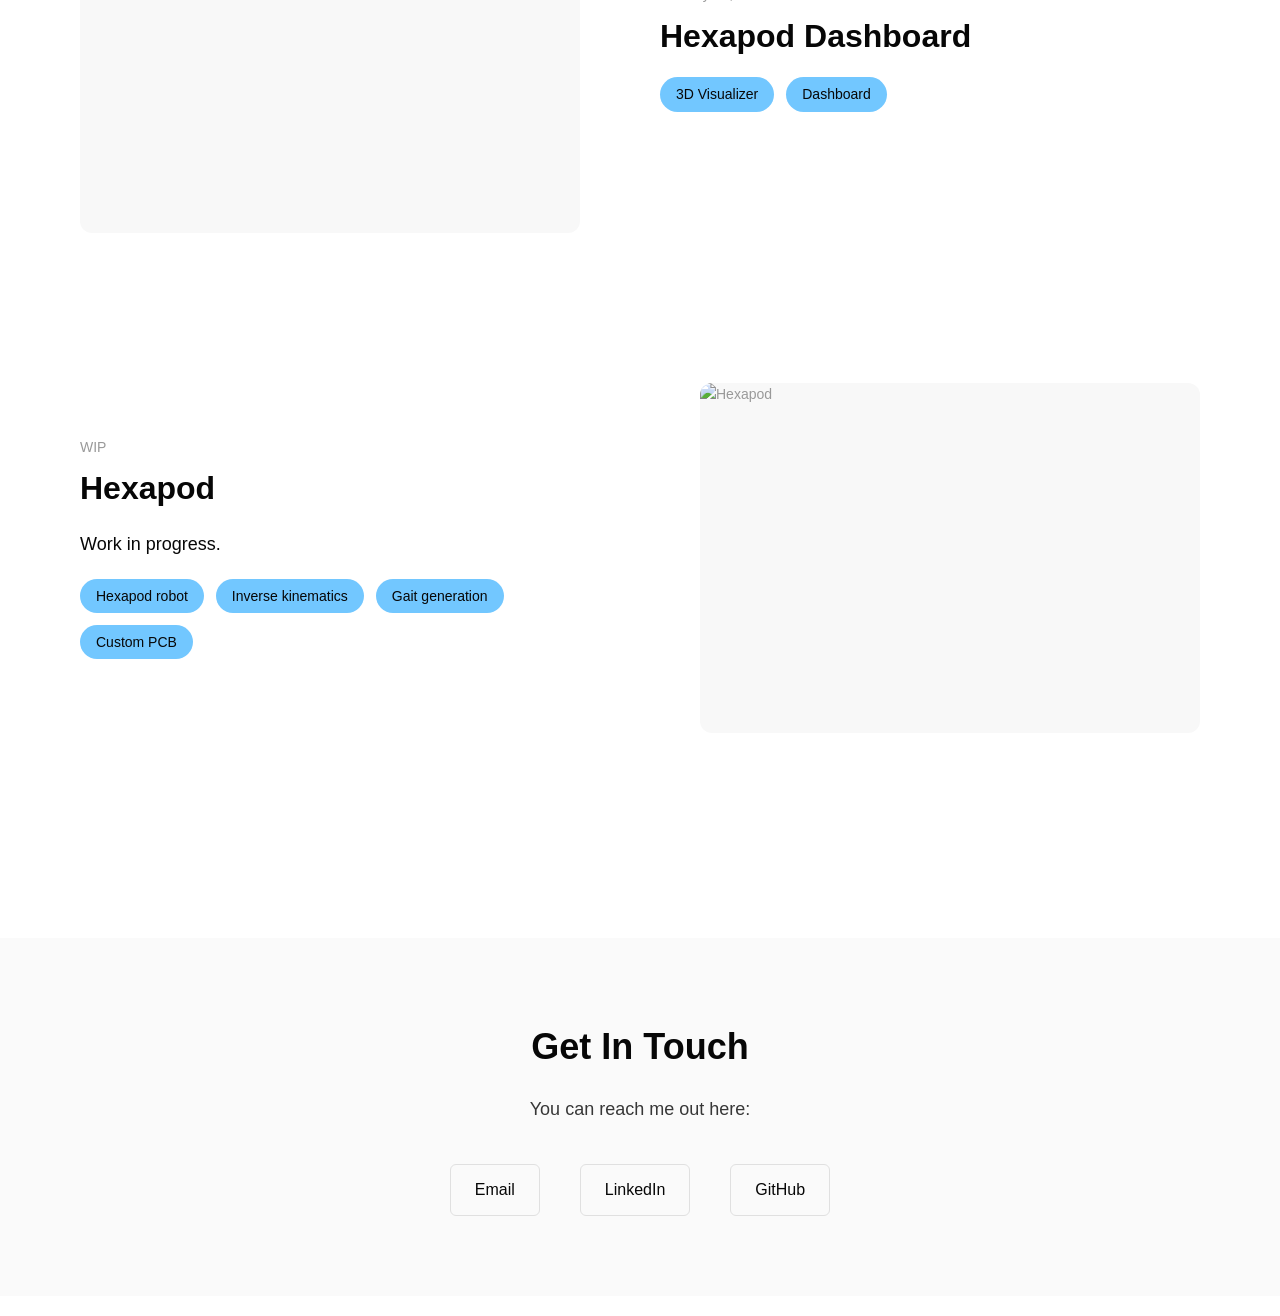
==== commit 8dbfa448: "Other minor changes" ====
--- a/index.html
+++ b/index.html
@@ -74,7 +74,7 @@
                 <a href="projects/hexapod_dashboard/index.html" class="project-card">
                     <img src="projects/hexapod_dashboard/images/preview.jpg" alt="Hexapod Dashboard" class="project-image">
                     <div class="project-content">
-                        <div class="project-date">January 12, 2025</div>
+                        <div class="project-date">January 12, 2026</div>
                         <h3 class="project-title">Hexapod Dashboard</h3>
                         <p class="project-description">
                             
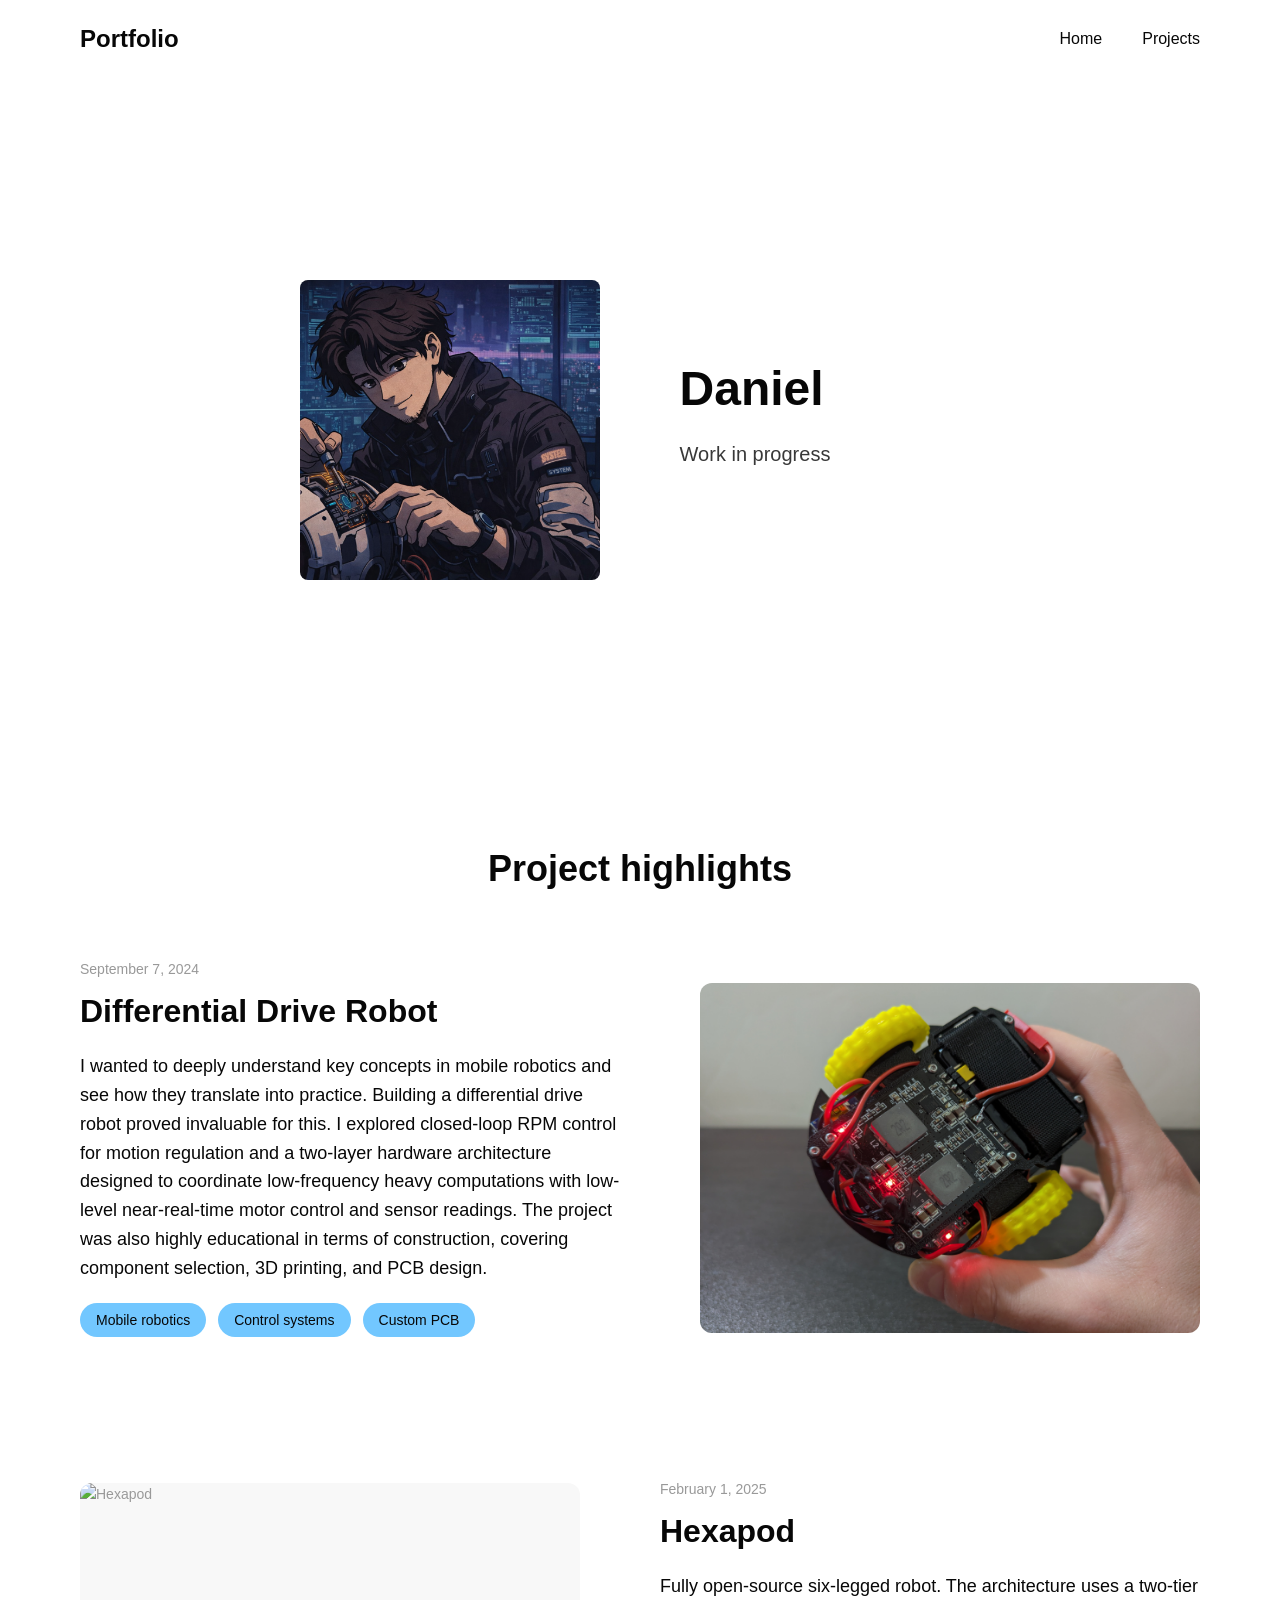
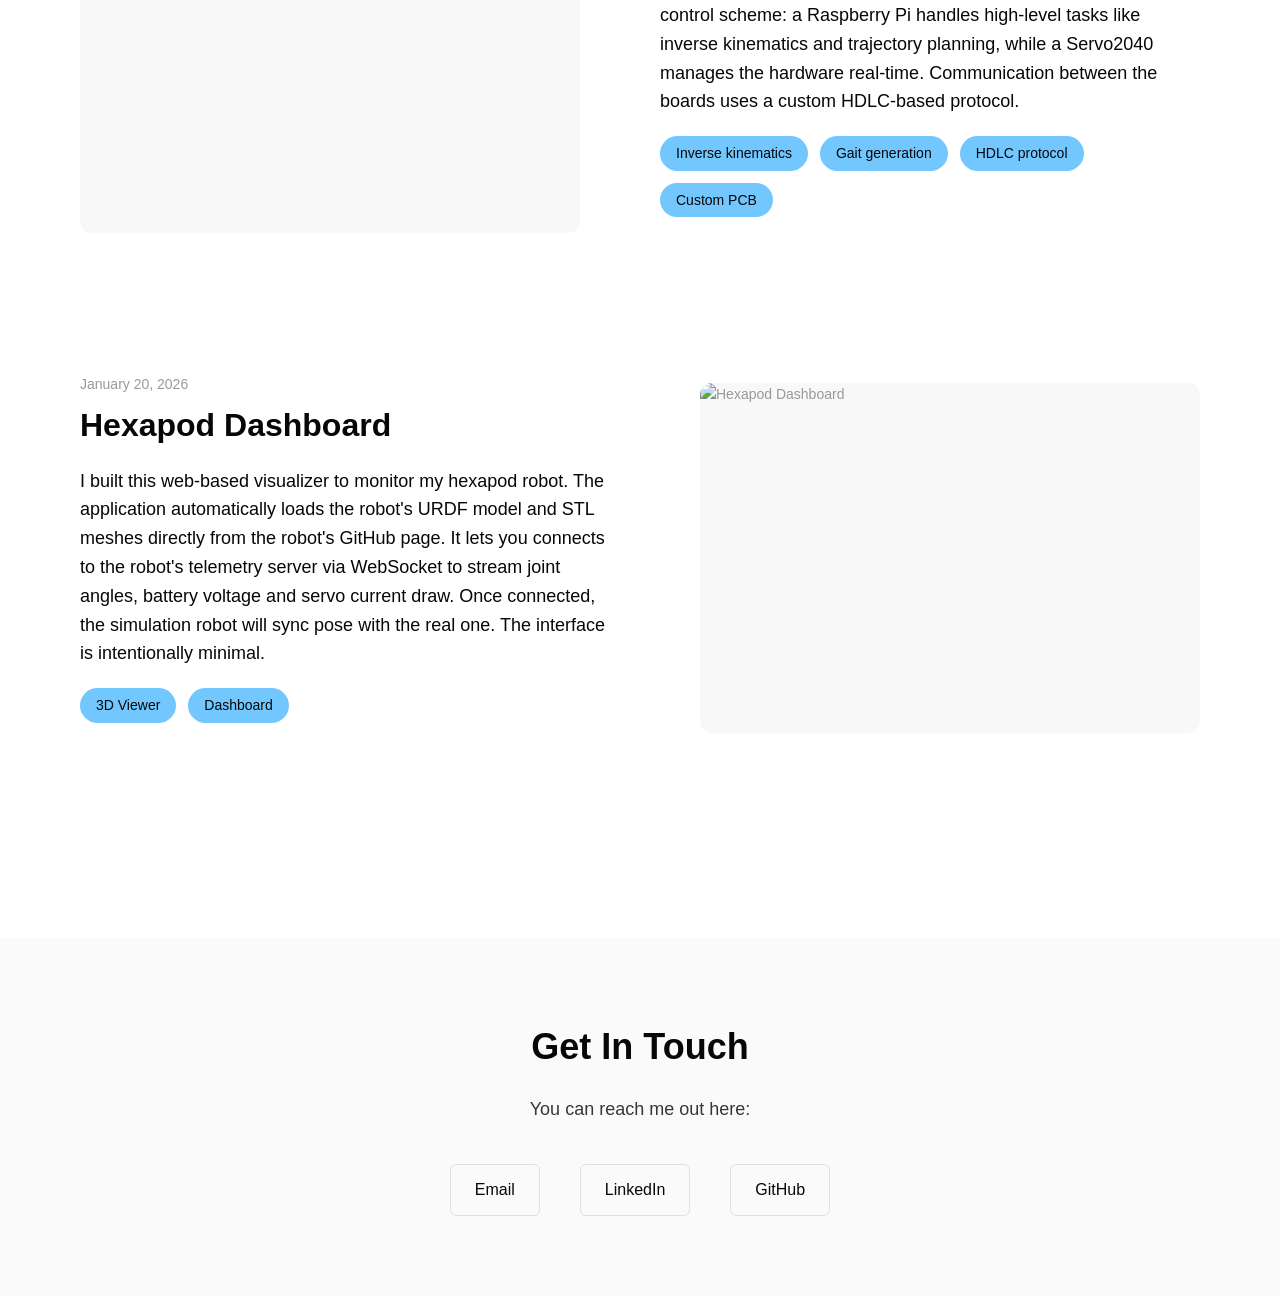
==== commit ceb5e538: "Updated ... a lot" ====
--- a/index.html
+++ b/index.html
@@ -17,7 +17,6 @@
             <ul class="nav-links">
                 <li><a href="index.html" class="active">Home</a></li>
                 <li><a href="projects.html">Projects</a></li>
-                <li><a href="contact.html">Contact</a></li>
             </ul>
         </div>
     </nav>
@@ -29,11 +28,11 @@
             <div class="container">
                 <div class="hero">
                     <div class="hero-image">
-                        Your Photo Here
+                        <img src="assets/images/propic.png" alt="Profile picture">
                     </div>
                     <div class="hero-content">
-                        <h1>Your Name</h1>
-                        <p>TODO</p>
+                        <h1>Daniel</h1>
+                        <p>Work in progress</p>
                         <!-- <p class="subtitle">Building the future, one precise movement at a time.</p> -->
                     </div>
                 </div>
@@ -54,11 +53,11 @@
                         <h3 class="project-title">Differential Drive Robot</h3>
                         <p class="project-description">
                             I wanted to deeply understand key concepts in mobile robotics and see how they translate
-                            into practice. Building a differential drive robot proved invaluable for this. 
-                            I explored closed-loop RPM control for motion regulation and a two-layer hardware 
-                            architecture designed to coordinate low-frequency heavy computations with low-level 
+                            into practice. Building a differential drive robot proved invaluable for this.
+                            I explored closed-loop RPM control for motion regulation and a two-layer hardware
+                            architecture designed to coordinate low-frequency heavy computations with low-level
                             near-real-time motor control and sensor readings.
-                            The project was also highly educational in terms of construction, 
+                            The project was also highly educational in terms of construction,
                             covering component selection, 3D printing, and PCB design.
                         </p>
                         <div class="project-tags">
@@ -71,34 +70,44 @@
                 </a>
 
                 <!-- Project 2 -->
-                <a href="projects/hexapod_dashboard/index.html" class="project-card">
-                    <img src="projects/hexapod_dashboard/images/preview.jpg" alt="Hexapod Dashboard" class="project-image">
+                <a href="projects/hexapod/index.html" class="project-card">
+                    <img src="projects/hexapod/images/preview.jpg" alt="Hexapod" class="project-image">
                     <div class="project-content">
-                        <div class="project-date">January 12, 2026</div>
-                        <h3 class="project-title">Hexapod Dashboard</h3>
+                        <div class="project-date">February 1, 2025</div>
+                        <h3 class="project-title">Hexapod</h3>
                         <p class="project-description">
-                            
+                            Fully open-source six-legged robot. The architecture uses a two-tier
+                            control scheme: a Raspberry Pi handles high-level tasks like inverse kinematics
+                            and trajectory planning, while a Servo2040 manages the hardware real-time.
+                            Communication between the boards uses a custom HDLC-based protocol.
                         </p>
                         <div class="project-tags">
-                            <span class="tag">3D Visualizer</span>
-                            <span class="tag">Dashboard</span>
+                            <span class="tag">Inverse kinematics</span>
+                            <span class="tag">Gait generation</span>
+                            <span class="tag">HDLC protocol</span>
+                            <span class="tag">Custom PCB</span>
                         </div>
                         <!-- <div class="read-time">12 min read</div> -->
                     </div>
                 </a>
 
                 <!-- Project 3 -->
-                <a href="projects/hexapod/index.html" class="project-card">
-                    <img src="projects/hexapod/images/preview.jpg" alt="Hexapod" class="project-image">
+                <a href="projects/hexapod_dashboard/" class="project-card">
+                    <img src="projects/hexapod_dashboard/" alt="Hexapod Dashboard" class="project-image">
                     <div class="project-content">
-                        <div class="project-date">WIP</div>
-                        <h3 class="project-title">Hexapod</h3>
-                        <p class="project-description">Work in progress.</p>
+                        <div class="project-date">January 20, 2026</div>
+                        <h3 class="project-title">Hexapod Dashboard</h3>
+                        <p class="project-description">
+                            I built this web-based visualizer to monitor my hexapod robot.
+                            The application automatically loads the robot's URDF model and STL meshes
+                            directly from the robot's GitHub page. It lets you connects to the robot's
+                            telemetry server via WebSocket to stream joint angles, battery voltage and
+                            servo current draw. Once connected, the simulation robot will sync pose with
+                            the real one. The interface is intentionally minimal.
+                        </p>
                         <div class="project-tags">
-                            <span class="tag">Hexapod robot</span>
-                            <span class="tag">Inverse kinematics</span>
-                            <span class="tag">Gait generation</span>
-                            <span class="tag">Custom PCB</span>
+                            <span class="tag">3D Viewer</span>
+                            <span class="tag">Dashboard</span>
                         </div>
                         <!-- <div class="read-time">13 min read</div> -->
                     </div>
--- a/assets/css/style.css
+++ b/assets/css/style.css
@@ -106,6 +106,14 @@
     justify-content: center;
     font-size: 14px;
     color: #999;
+}
+
+.hero-image img {
+    width: 100%;
+    height: 100%;
+    object-fit: cover;   /* fills the box, crops if needed */
+    border-radius: 8px;  /* match container */
+    display: block;
 }
 
 .hero-content {
